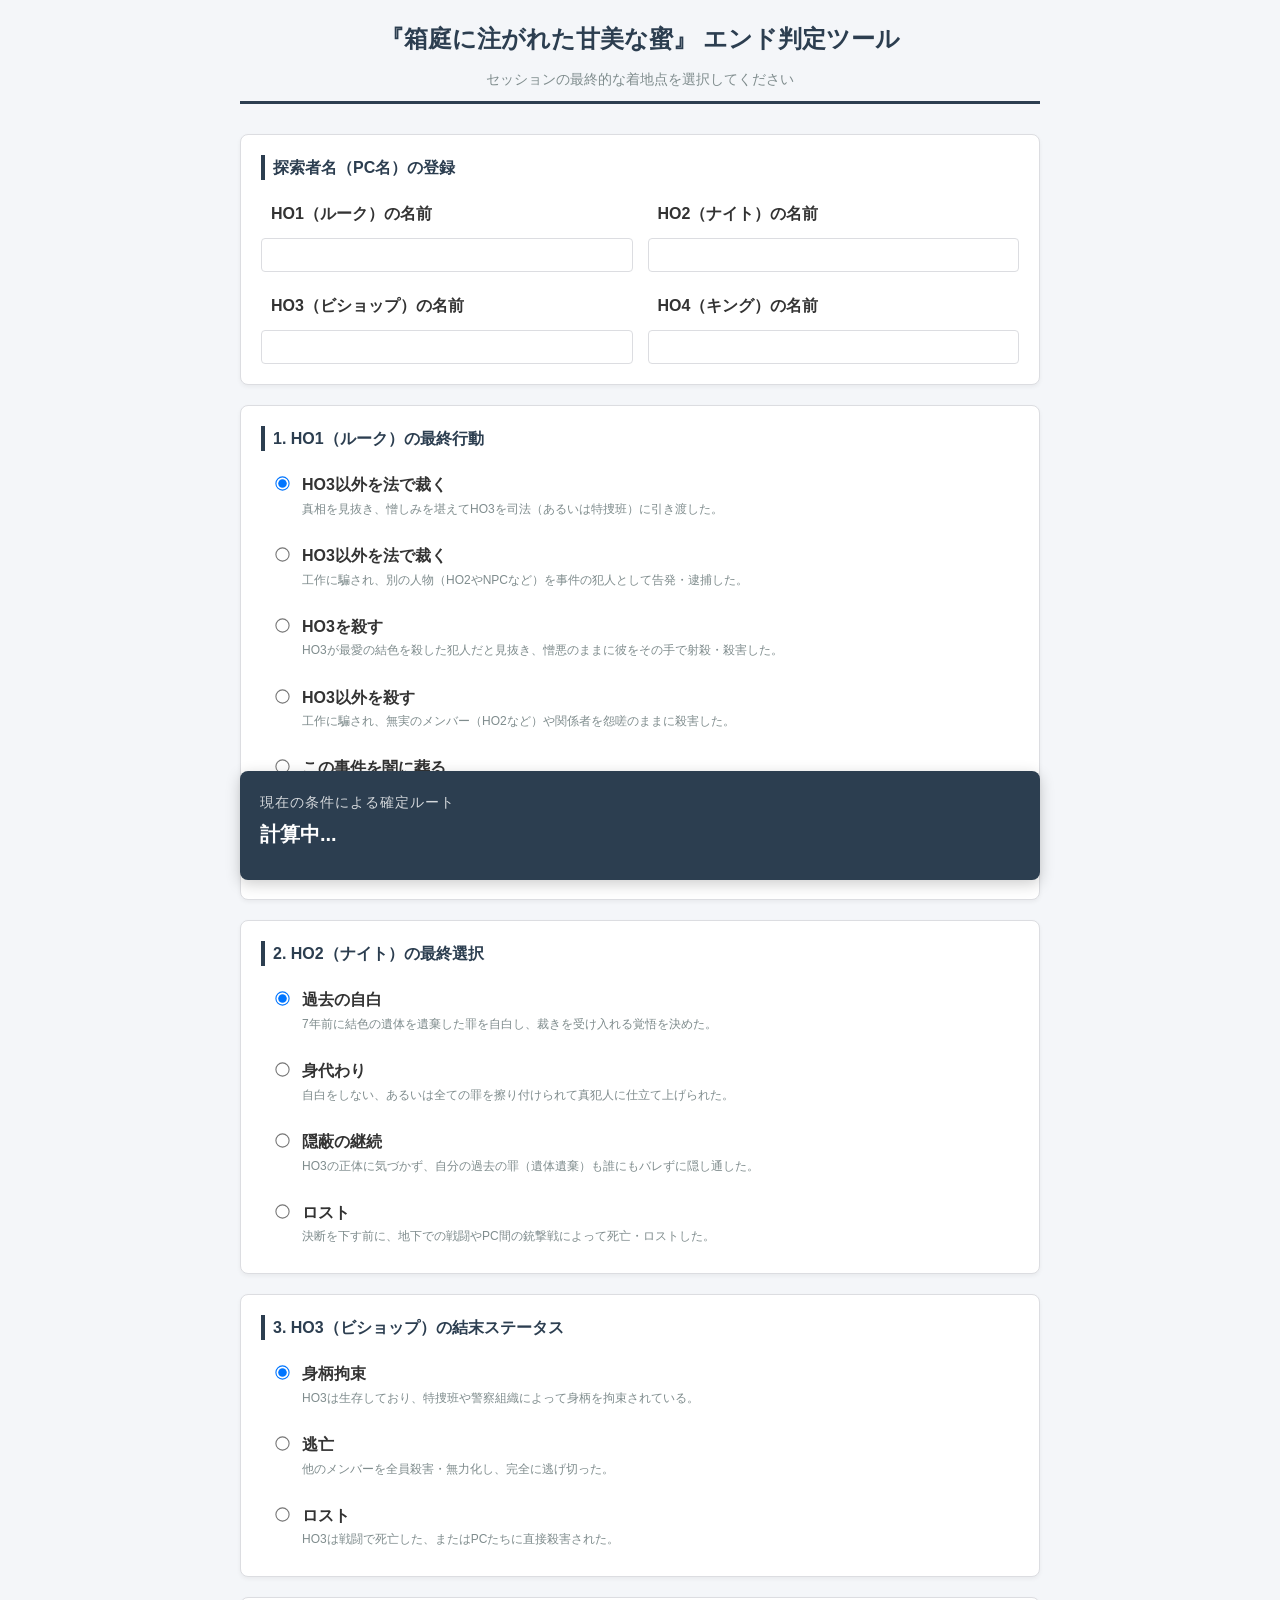
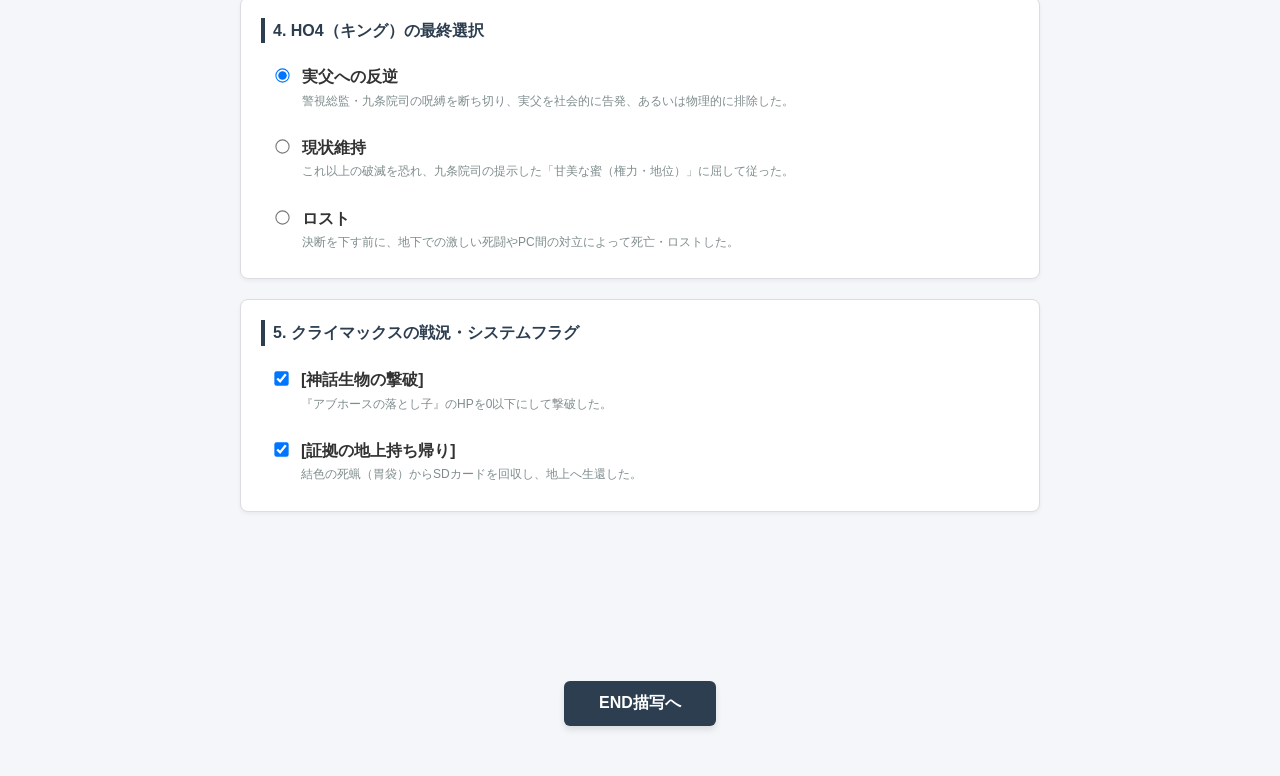
==== detail.html @ c981888f "Update detail.html" ====
<!DOCTYPE html>
<html lang="ja">
<head>
    <meta charset="UTF-8">
    <meta name="viewport" content="width=device-width, initial-scale=1.0">
    <title>『箱庭に注がれた甘美な蜜』 エンド判定ツール</title>
    <link rel="stylesheet" href="style.css">
    <style>
        /* 入力欄のシンプルなデザイン */
        .name-input-grid {
            display: grid;
            grid-template-columns: repeat(2, 1fr);
            gap: 15px;
        }
        .name-field {
            display: flex;
            flex-direction: column;
            gap: 5px;
        }
        .name-field input {
            padding: 8px;
            border: 1px solid var(--border-color);
            border-radius: 4px;
            font-size: 14px;
        }
        /* 確定ボタンの演出 */
        .action-area {
            text-align: center;
            margin: 30px 0;
        }
        .submit-btn {
            background-color: var(--primary-color);
            color: white;
            border: none;
            padding: 12px 35px;
            font-size: 16px;
            font-weight: bold;
            border-radius: 6px;
            cursor: pointer;
            transition: all 0.2s ease;
            box-shadow: 0 4px 6px rgba(0,0,0,0.1);
        }
        .submit-btn:hover {
            background-color: #34495e;
            transform: translateY(-2px);
            box-shadow: 0 6px 12px rgba(0,0,0,0.15);
        }
        /* 結末描写エリア（初期状態は非表示） */
        .story-area {
            display: none;
            background: #ffffff;
            border-radius: 8px;
            padding: 25px;
            margin-top: 20px;
            border: 1px solid var(--border-color);
            box-shadow: 0 4px 10px rgba(0,0,0,0.05);
        }
        .story-text {
            white-space: pre-wrap;
            font-size: 15px;
            line-height: 1.8;
            color: #2c3e50;
        }
        .story-section-title {
            font-size: 16px;
            font-weight: bold;
            margin-top: 20px;
            padding-bottom: 5px;
            border-bottom: 1px solid var(--border-color);
            color: var(--primary-color);
        }
    </style>
</head>
<body>

<div class="container">
    <header>
        <h1>『箱庭に注がれた甘美な蜜』 エンド判定ツール</h1>
        <p class="subtitle">セッションの最終的な着地点を選択してください</p>
    </header>

    <div class="section">
        <h2>探索者名（PC名）の登録</h2>
        <div class="name-input-grid">
            <div class="name-field">
                <label><strong>HO1（ルーク）の名前</strong></label>
                <input type="text" id="name_ho1" value="">
            </div>
            <div class="name-field">
                <label><strong>HO2（ナイト）の名前</strong></label>
                <input type="text" id="name_ho2" value="">
            </div>
            <div class="name-field">
                <label><strong>HO3（ビショップ）の名前</strong></label>
                <input type="text" id="name_ho3" value="">
            </div>
            <div class="name-field">
                <label><strong>HO4（キング）の名前</strong></label>
                <input type="text" id="name_ho4" value="">
            </div>
        </div>
    </div>

    <div class="section">
        <h2>1. HO1（ルーク）の最終行動</h2>
        <div class="radio-group">
            <label>
                <input type="radio" name="ho1_choice" value="reason" checked>
                <div>
                    <strong>HO3以外を法で裁く</strong>
                    <span class="description">真相を見抜き、憎しみを堪えてHO3を司法（あるいは特捜班）に引き渡した。</span>
                </div>
            </label>
            <label>
                <input type="radio" name="ho1_choice" value="blind_law">
                <div>
                    <strong>HO3以外を法で裁く</strong>
                    <span class="description">工作に騙され、別の人物（HO2やNPCなど）を事件の犯人として告発・逮捕した。</span>
                </div>
            </label>
            <label>
                <input type="radio" name="ho1_choice" value="kill_ho3">
                <div>
                    <strong>HO3を殺す</strong>
                    <span class="description">HO3が最愛の結色を殺した犯人だと見抜き、憎悪のままに彼をその手で射殺・殺害した。</span>
                </div>
            </label>
            <label>
                <input type="radio" name="ho1_choice" value="blind_kill">
                <div>
                    <strong>HO3以外を殺す</strong>
                    <span class="description">工作に騙され、無実のメンバー（HO2など）や関係者を怨嗟のままに殺害した。</span>
                </div>
            </label>
            <label>
                <input type="radio" name="ho1_choice" value="bury">
                <div>
                    <strong>この事件を闇に葬る</strong>
                    <span class="description">真相を知った上でHO3を匿う（監禁・飼育する）、あるいは全てに絶望して告発を諦めた。</span>
                </div>
            </label>
            <label>
                <input type="radio" name="ho1_choice" value="dead">
                <div>
                    <strong>ロスト</strong>
                    <span class="description">決断を下す前に、地下での戦闘やPC間の銃撃戦によって死亡・ロストした。</span>
                </div>
            </label>
        </div>
    </div>

    <div class="section">
        <h2>2. HO2（ナイト）の最終選択</h2>
        <div class="radio-group">
            <label>
                <input type="radio" name="ho2_choice" value="confess" checked>
                <div>
                    <strong>過去の自白</strong>
                    <span class="description">7年前に結色の遺体を遺棄した罪を自白し、裁きを受け入れる覚悟を決めた。</span>
                </div>
            </label>
            <label>
                <input type="radio" name="ho2_choice" value="scapegoat">
                <div>
                    <strong>身代わり</strong>
                    <span class="description">自白をしない、あるいは全ての罪を擦り付けられて真犯人に仕立て上げられた。</span>
                </div>
            </label>
            <label>
                <input type="radio" name="ho2_choice" value="blind">
                <div>
                    <strong>隠蔽の継続</strong>
                    <span class="description">HO3の正体に気づかず、自分の過去の罪（遺体遺棄）も誰にもバレずに隠し通した。</span>
                </div>
            </label>
            <label>
                <input type="radio" name="ho2_choice" value="dead">
                <div>
                    <strong>ロスト</strong>
                    <span class="description">決断を下す前に、地下での戦闘やPC間の銃撃戦によって死亡・ロストした。</span>
                </div>
            </label>
        </div>
    </div>

    <div class="section">
        <h2>3. HO3（ビショップ）の結末ステータス</h2>
        <div class="radio-group">
            <label>
                <input type="radio" name="ho3_status" value="arrest" checked>
                <div>
                    <strong>身柄拘束</strong>
                    <span class="description">HO3は生存しており、特捜班や警察組織によって身柄を拘束されている。</span>
                </div>
            </label>
            <label>
                <input type="radio" name="ho3_status" value="win">
                <div>
                    <strong>逃亡</strong>
                    <span class="description">他のメンバーを全員殺害・無力化し、完全に逃げ切った。</span>
                </div>
            </label>
            <label>
                <input type="radio" name="ho3_status" value="dead">
                <div>
                    <strong>ロスト</strong>
                    <span class="description">HO3は戦闘で死亡した、またはPCたちに直接殺害された。</span>
                </div>
            </label>
        </div>
    </div>

    <div class="section">
        <h2>4. HO4（キング）の最終選択</h2>
        <div class="radio-group">
            <label>
                <input type="radio" name="ho4_choice" value="rebel" checked>
                <div>
                    <strong>実父への反逆</strong>
                    <span class="description">警視総監・九条院司の呪縛を断ち切り、実父を社会的に告発、あるいは物理的に排除した。</span>
                </div>
            </label>
            <label>
                <input type="radio" name="ho4_choice" value="accomplice">
                <div>
                    <strong>現状維持</strong>
                    <span class="description">これ以上の破滅を恐れ、九条院司の提示した「甘美な蜜（権力・地位）」に屈して従った。</span>
                </div>
            </label>
            <label>
                <input type="radio" name="ho4_choice" value="dead">
                <div>
                    <strong>ロスト</strong>
                    <span class="description">決断を下す前に、地下での激しい死闘やPC間の対立によって死亡・ロストした。</span>
                </div>
            </label>
        </div>
    </div>
    
    <div class="section">
        <h2>5. クライマックスの戦況・システムフラグ</h2>
        <div class="checkbox-group">
            <label>
                <input type="checkbox" id="status_myth" checked>
                <div>
                    <strong>[神話生物の撃破]</strong>
                    <span class="description">『アブホースの落とし子』のHPを0以下にして撃破した。</span>
                </div>
            </label>
            <label>
                <input type="checkbox" id="status_evidence" checked>
                <div>
                    <strong>[証拠の地上持ち帰り]</strong>
                    <span class="description">結色の死蝋（胃袋）からSDカードを回収し、地上へ生還した。</span>
                </div>
            </label>
        </div>
    </div>

    <div id="resultBox" class="result-area">
        <div class="result-title">現在の条件による確定ルート</div>
        <div id="resultName" class="result-name">計算中...</div>
    </div>

    <div class="action-area">
        <button type="button" class="submit-btn" onclick="generateStoryEnding()">END描写へ</button>
    </div>

    <div id="storyArea" class="story-area">
        <h2 style="border-left: 4px solid var(--primary-color); padding-left: 10px; margin-top:0;">📖 終局の物語（エンディング描写）</h2>
        <div id="storyOutput" class="story-text"></div>
    </div>
</div>

<script src="script.js"></script>
</body>
</html>
---- style.css ----
:root {
    --bg-color: #f4f6f9;
    --panel-bg: #ffffff;
    --text-color: #333333;
    --primary-color: #2c3e50;
    --border-color: #dcdde1;
    
    /* 各エンドのテーマカラー */
    --color-a: #2ecc71;
    --color-b: #e74c3c;
    --color-c: #7f8c8d;
    --color-d: #d35400;
    --color-e: #9b59b6;
    --color-f: #f39c12;
    --color-g: #1abc9c;
    --color-h: #34495e;
}

body {
    font-family: 'Helvetica Neue', Arial, 'Hiragino Kaku Gothic ProN', 'Hiragino Sans', Meiryo, sans-serif;
    background-color: var(--bg-color);
    color: var(--text-color);
    line-height: 1.6;
    margin: 0;
    padding: 20px;
}

.container {
    max-width: 800px;
    margin: 0 auto;
}

header {
    text-align: center;
    margin-bottom: 30px;
    padding-bottom: 10px;
    border-bottom: 3px solid var(--primary-color);
}

h1 {
    color: var(--primary-color);
    font-size: 24px;
    margin: 0 0 10px 0;
}

.subtitle {
    font-size: 14px;
    color: #7f8c8d;
    margin: 0;
}

.section {
    background: var(--panel-bg);
    border-radius: 8px;
    padding: 20px;
    margin-bottom: 20px;
    box-shadow: 0 2px 4px rgba(0,0,0,0.05);
    border: 1px solid var(--border-color);
}

h2 {
    font-size: 16px;
    color: var(--primary-color);
    margin-top: 0;
    margin-bottom: 15px;
    padding-left: 8px;
    border-left: 4px solid var(--primary-color);
}

.radio-group, .checkbox-group {
    display: flex;
    flex-direction: column;
    gap: 12px;
}

label {
    display: flex;
    align-items: flex-start;
    gap: 10px;
    cursor: pointer;
    padding: 6px 10px;
    border-radius: 4px;
    transition: background-color 0.2s;
}

.radio-group label:hover,
.checkbox-group label:hover {
    background-color: #f0f2f5;
}

input[type="radio"], input[type="checkbox"] {
    margin-top: 5px;
    transform: scale(1.1);
    cursor: pointer;
}

.description {
    font-size: 12px;
    color: #7f8c8d;
    display: block;
    margin-top: 2px;
}

.divider {
    border: 0;
    border-top: 1px solid var(--border-color);
    margin: 15px 0;
}

/* 判定エリアのスタイル */
.result-area {
    position: sticky;
    bottom: 20px;
    background: var(--primary-color);
    color: #ffffff;
    border-radius: 8px;
    padding: 20px;
    box-shadow: 0 4px 15px rgba(0,0,0,0.2);
    margin-top: 30px;
    transition: all 0.3s ease;
}

.result-title {
    font-size: 14px;
    text-transform: uppercase;
    letter-spacing: 1px;
    margin-bottom: 5px;
    opacity: 0.8;
}

.result-name {
    font-size: 20px;
    font-weight: bold;
    margin-bottom: 10px;
    display: flex;
    align-items: center;
    gap: 10px;
}

.result-desc {
    font-size: 14px;
    opacity: 0.9;
    background: rgba(255,255,255,0.1);
    padding: 12px;
    border-radius: 6px;
    margin: 0;
}

/* エンドごとのテーマカラー適用（JSから動的に付与されます） */
.end-A { background-color: var(--color-a) !important; }
.end-B { background-color: var(--color-b) !important; }
.end-C { background-color: var(--color-c) !important; }
.end-D { background-color: var(--color-d) !important; }
.end-E { background-color: var(--color-e) !important; }
.end-F { background-color: var(--color-f) !important; }
.end-G { background-color: var(--color-g) !important; }
.end-H { background-color: var(--color-h) !important; }
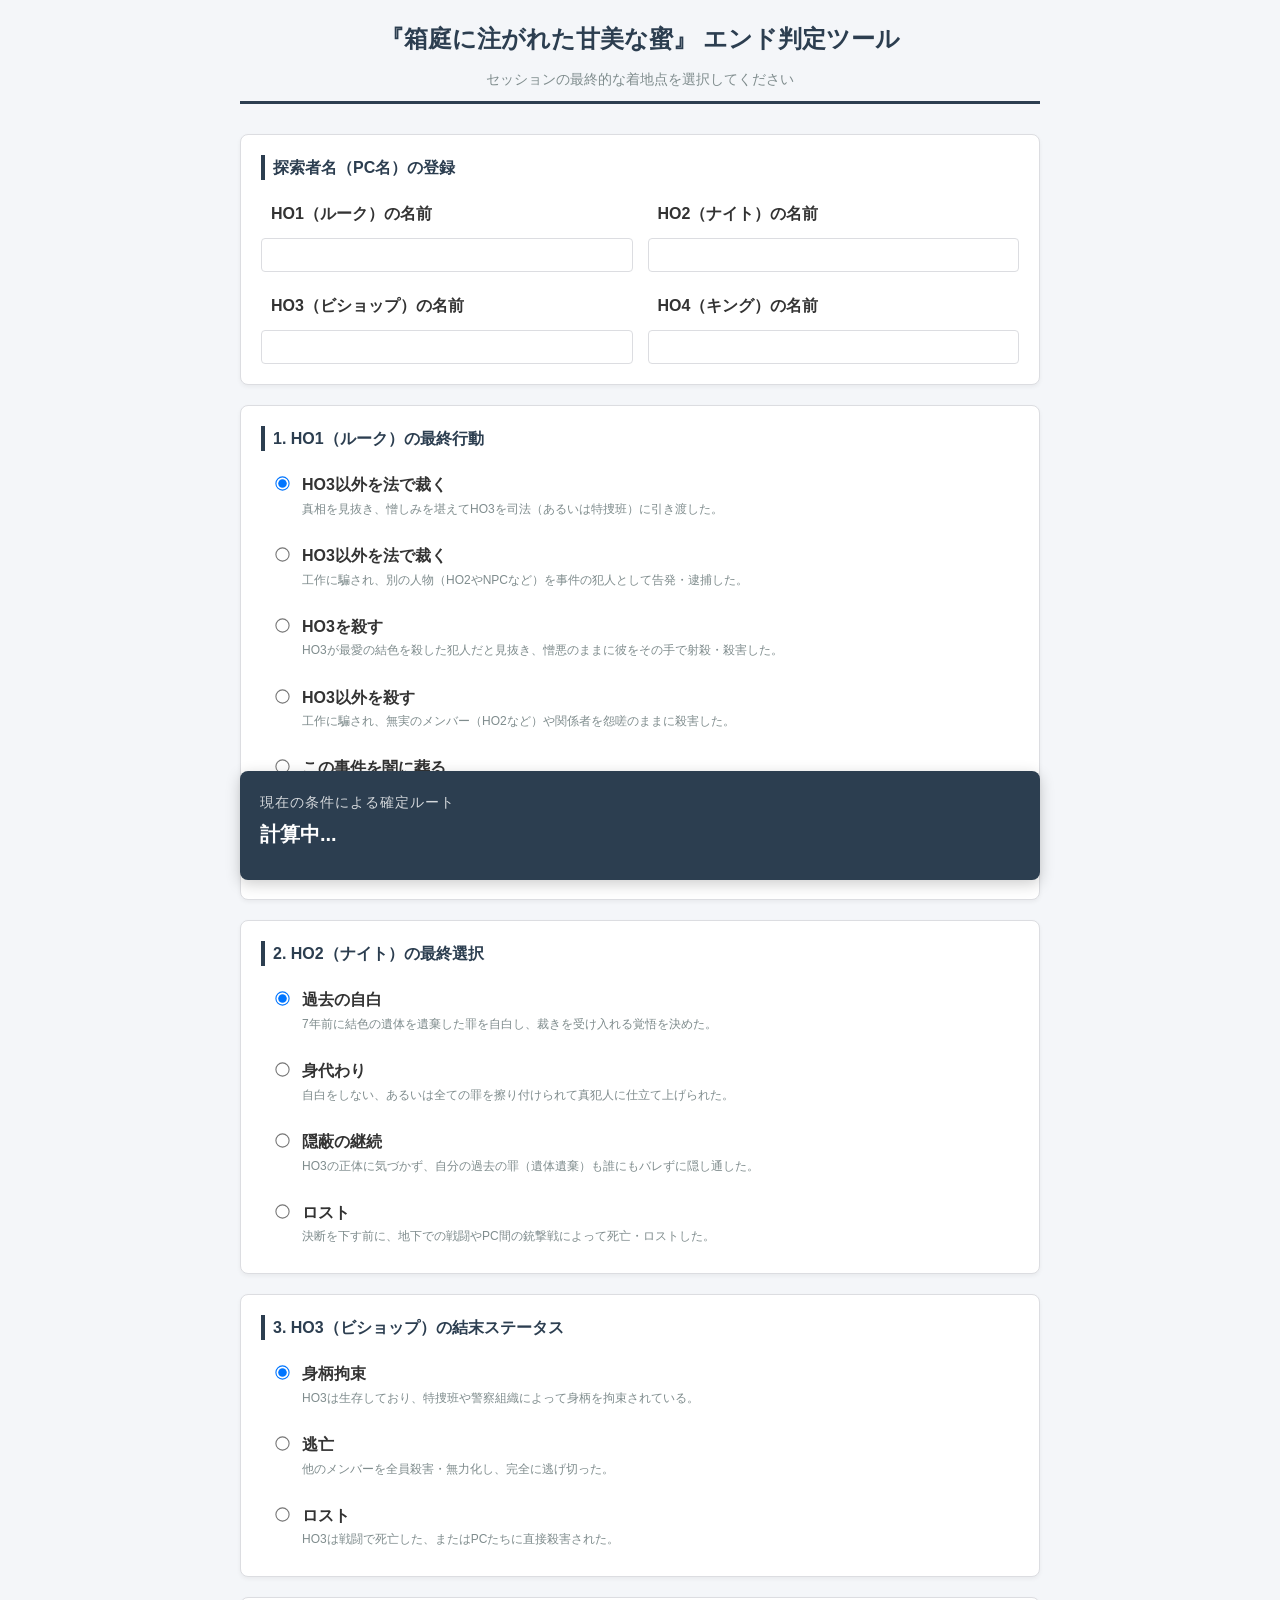
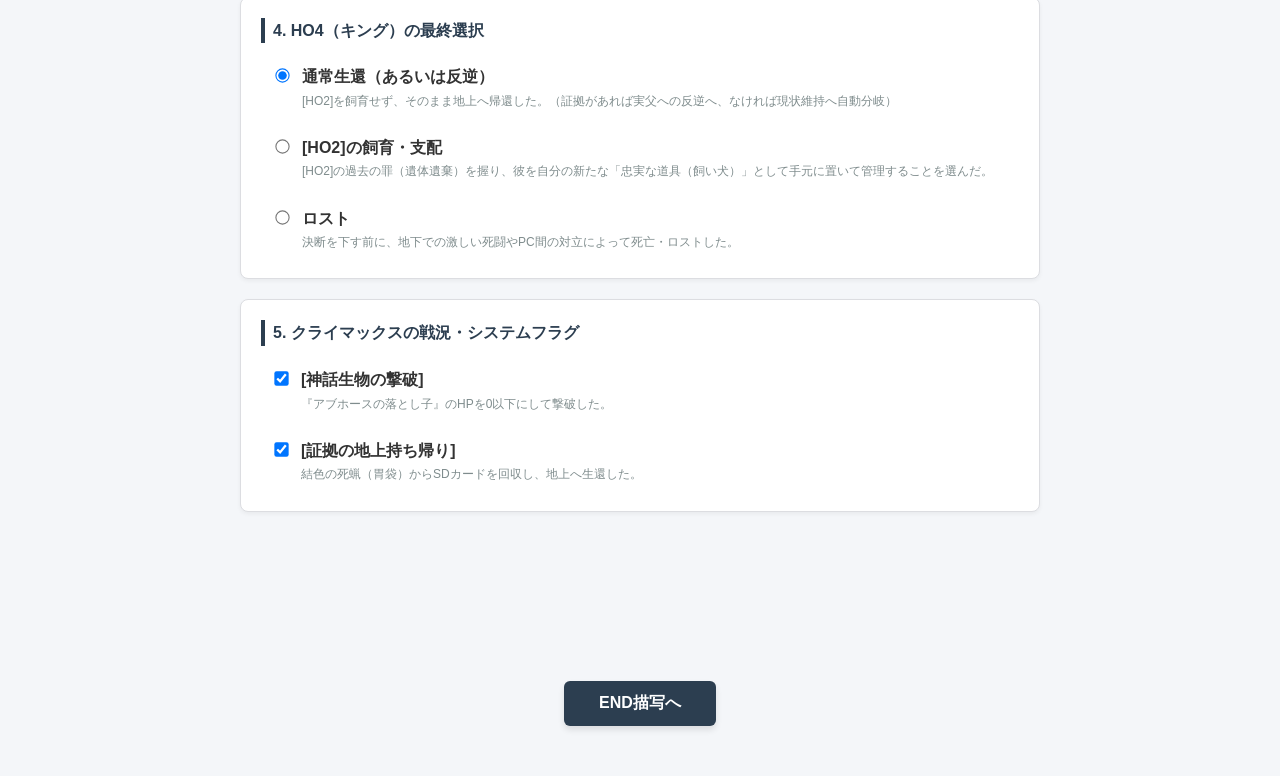
==== commit 38edeedd: "Update detail.html" ====
--- a/detail.html
+++ b/detail.html
@@ -210,32 +210,32 @@
         </div>
     </div>
 
-    <div class="section">
-        <h2>4. HO4（キング）の最終選択</h2>
-        <div class="radio-group">
-            <label>
-                <input type="radio" name="ho4_choice" value="rebel" checked>
-                <div>
-                    <strong>実父への反逆</strong>
-                    <span class="description">警視総監・九条院司の呪縛を断ち切り、実父を社会的に告発、あるいは物理的に排除した。</span>
-                </div>
-            </label>
-            <label>
-                <input type="radio" name="ho4_choice" value="accomplice">
-                <div>
-                    <strong>現状維持</strong>
-                    <span class="description">これ以上の破滅を恐れ、九条院司の提示した「甘美な蜜（権力・地位）」に屈して従った。</span>
-                </div>
-            </label>
-            <label>
-                <input type="radio" name="ho4_choice" value="dead">
-                <div>
-                    <strong>ロスト</strong>
-                    <span class="description">決断を下す前に、地下での激しい死闘やPC間の対立によって死亡・ロストした。</span>
-                </div>
-            </label>
-        </div>
-    </div>
+<div class="section">
+    <h2>4. HO4（キング）の最終選択</h2>
+    <div class="radio-group">
+        <label>
+            <input type="radio" name="ho4_choice" value="return" checked>
+            <div>
+                <strong>通常生還（あるいは反逆）</strong>
+                <span class="description">[HO2]を飼育せず、そのまま地上へ帰還した。（証拠があれば実父への反逆へ、なければ現状維持へ自動分岐）</span>
+            </div>
+        </label>
+        <label>
+            <input type="radio" name="ho4_choice" value="tame_ho2">
+            <div>
+                <strong>[HO2]の飼育・支配</strong>
+                <span class="description">[HO2]の過去の罪（遺体遺棄）を握り、彼を自分の新たな「忠実な道具（飼い犬）」として手元に置いて管理することを選んだ。</span>
+            </div>
+        </label>
+        <label>
+            <input type="radio" name="ho4_choice" value="dead">
+            <div>
+                <strong>ロスト</strong>
+                <span class="description">決断を下す前に、地下での激しい死闘やPC間の対立によって死亡・ロストした。</span>
+            </div>
+        </label>
+    </div>
+</div>
     
     <div class="section">
         <h2>5. クライマックスの戦況・システムフラグ</h2>
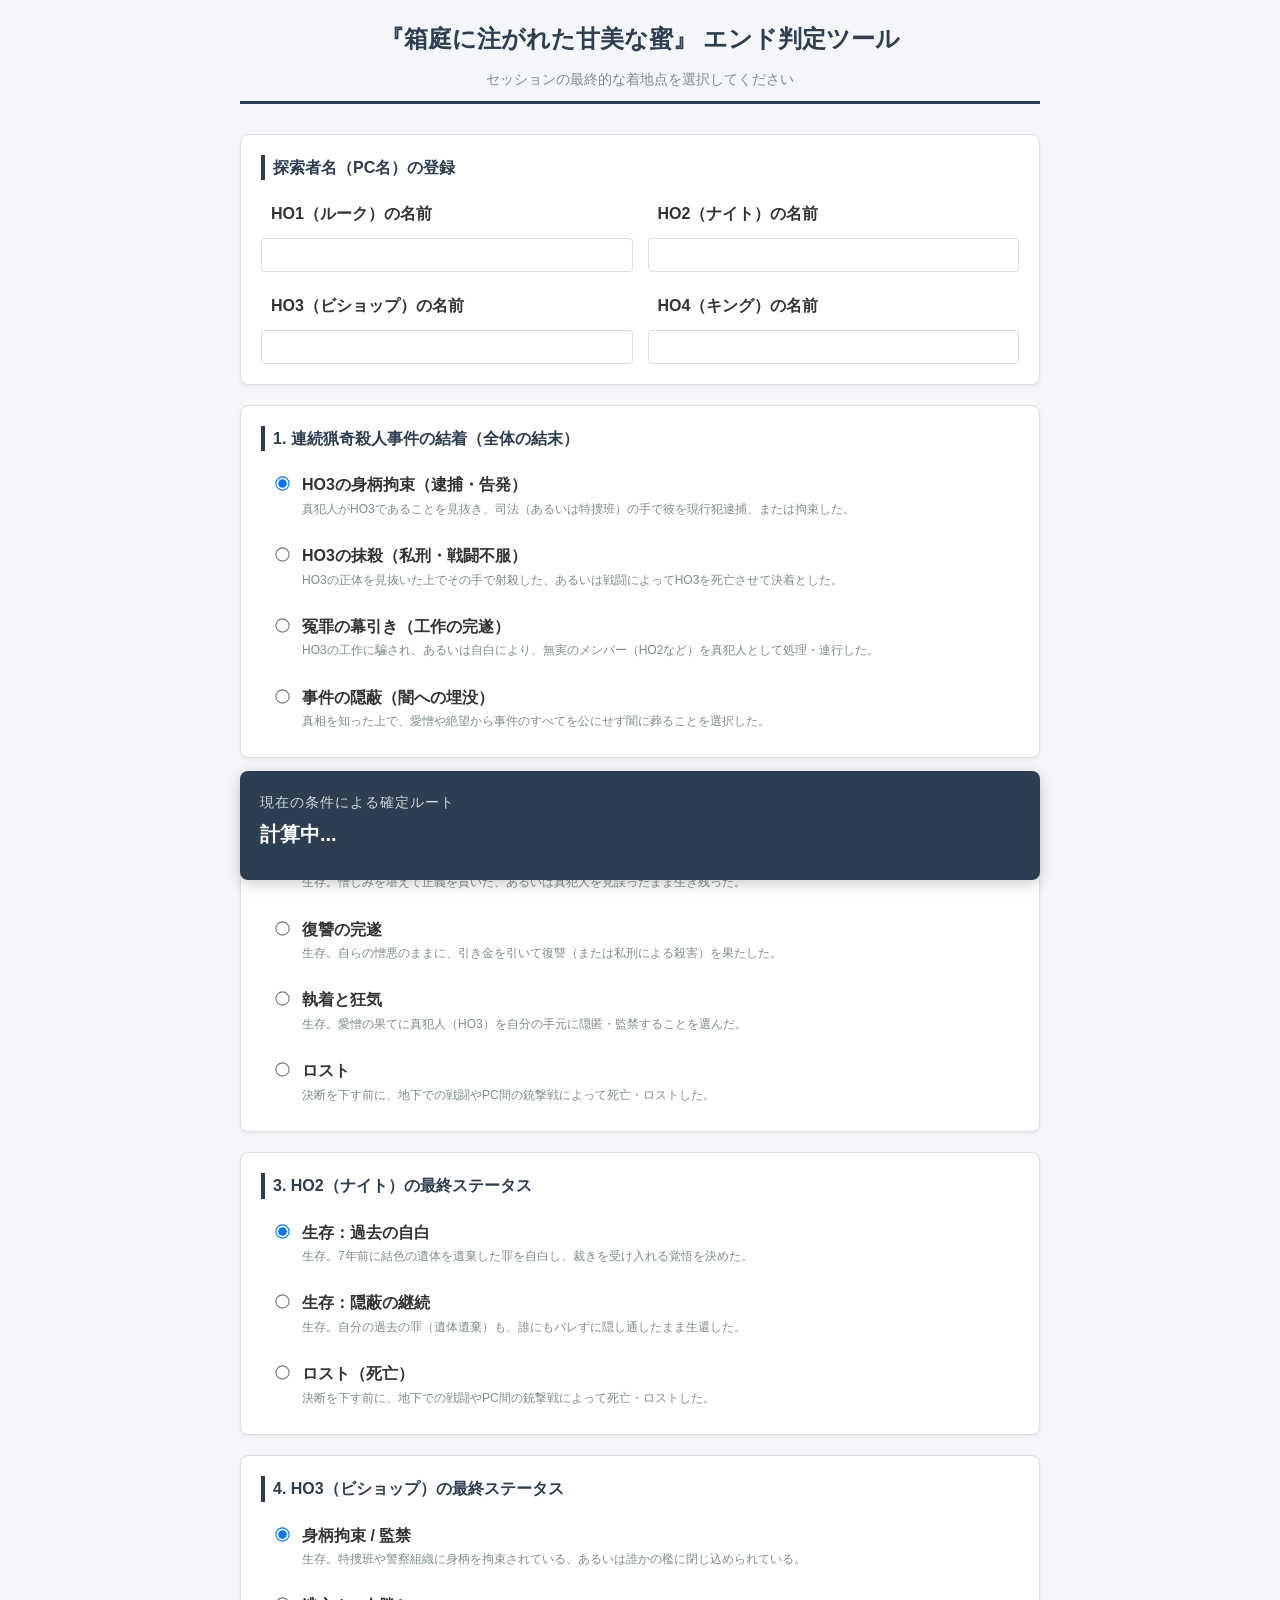
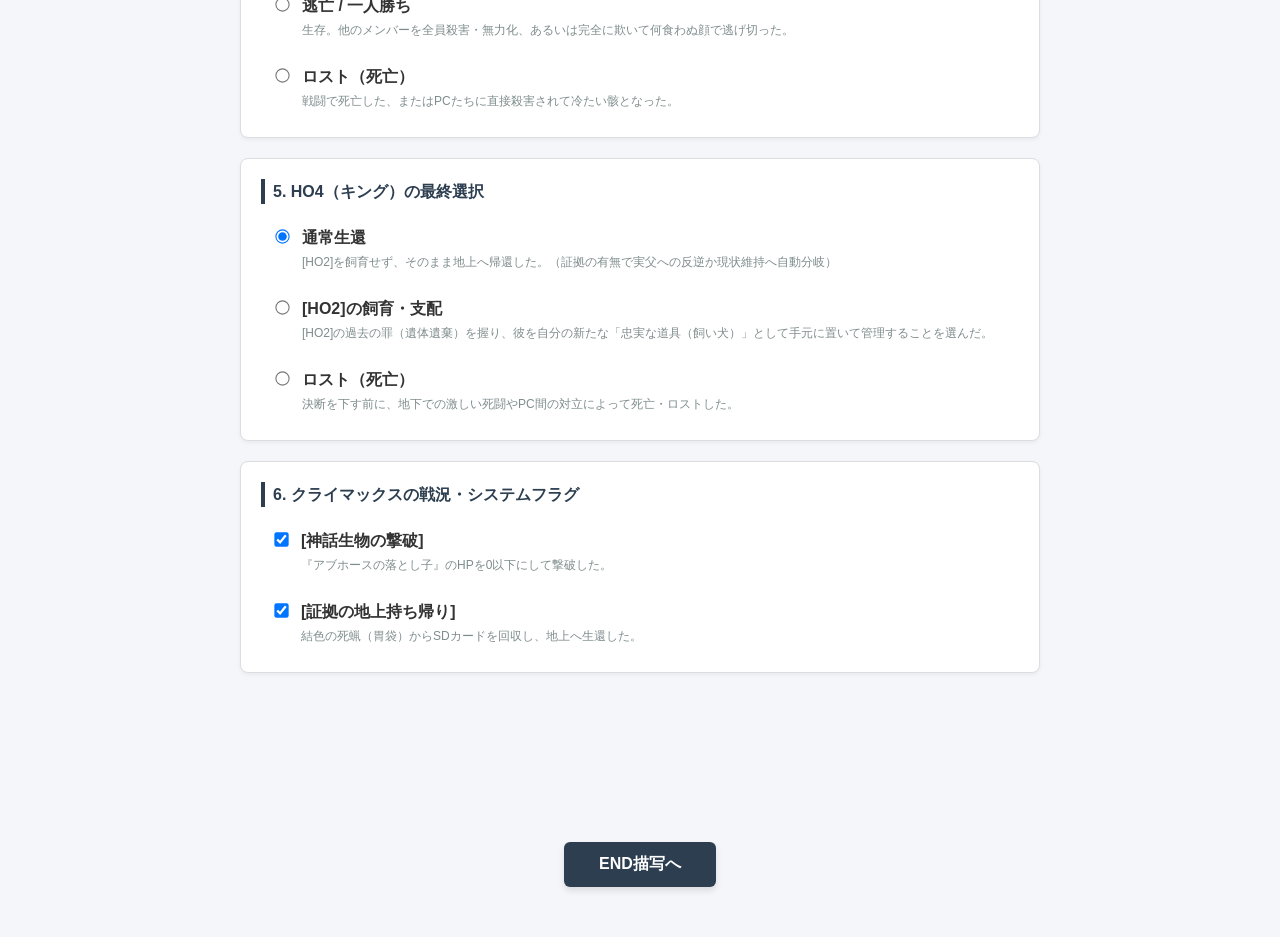
==== commit 360864bf: "Update detail.html" ====
--- a/detail.html
+++ b/detail.html
@@ -61,14 +61,6 @@
             line-height: 1.8;
             color: #2c3e50;
         }
-        .story-section-title {
-            font-size: 16px;
-            font-weight: bold;
-            margin-top: 20px;
-            padding-bottom: 5px;
-            border-bottom: 1px solid var(--border-color);
-            color: var(--primary-color);
-        }
     </style>
 </head>
 <body>
@@ -102,45 +94,65 @@
     </div>
 
     <div class="section">
-        <h2>1. HO1（ルーク）の最終行動</h2>
-        <div class="radio-group">
-            <label>
-                <input type="radio" name="ho1_choice" value="reason" checked>
-                <div>
-                    <strong>HO3以外を法で裁く</strong>
-                    <span class="description">真相を見抜き、憎しみを堪えてHO3を司法（あるいは特捜班）に引き渡した。</span>
-                </div>
-            </label>
-            <label>
-                <input type="radio" name="ho1_choice" value="blind_law">
-                <div>
-                    <strong>HO3以外を法で裁く</strong>
-                    <span class="description">工作に騙され、別の人物（HO2やNPCなど）を事件の犯人として告発・逮捕した。</span>
-                </div>
-            </label>
-            <label>
-                <input type="radio" name="ho1_choice" value="kill_ho3">
-                <div>
-                    <strong>HO3を殺す</strong>
-                    <span class="description">HO3が最愛の結色を殺した犯人だと見抜き、憎悪のままに彼をその手で射殺・殺害した。</span>
-                </div>
-            </label>
-            <label>
-                <input type="radio" name="ho1_choice" value="blind_kill">
-                <div>
-                    <strong>HO3以外を殺す</strong>
-                    <span class="description">工作に騙され、無実のメンバー（HO2など）や関係者を怨嗟のままに殺害した。</span>
-                </div>
-            </label>
-            <label>
-                <input type="radio" name="ho1_choice" value="bury">
-                <div>
-                    <strong>この事件を闇に葬る</strong>
-                    <span class="description">真相を知った上でHO3を匿う（監禁・飼育する）、あるいは全てに絶望して告発を諦めた。</span>
-                </div>
-            </label>
-            <label>
-                <input type="radio" name="ho1_choice" value="dead">
+        <h2>1. 連続猟奇殺人事件の結着（全体の結末）</h2>
+        <div class="radio-group">
+            <label>
+                <input type="radio" name="case_end" value="ho3_arrest" checked>
+                <div>
+                    <strong>HO3の身柄拘束（逮捕・告発）</strong>
+                    <span class="description">真犯人がHO3であることを見抜き、司法（あるいは特捜班）の手で彼を現行犯逮捕、または拘束した。</span>
+                </div>
+            </label>
+            <label>
+                <input type="radio" name="case_end" value="ho3_kill">
+                <div>
+                    <strong>HO3の抹殺（私刑・戦闘不服）</strong>
+                    <span class="description">HO3の正体を見抜いた上でその手で射殺した、あるいは戦闘によってHO3を死亡させて決着とした。</span>
+                </div>
+            </label>
+            <label>
+                <input type="radio" name="case_end" value="scapegoat_end">
+                <div>
+                    <strong>冤罪の幕引き（工作の完遂）</strong>
+                    <span class="description">HO3の工作に騙され、あるいは自白により、無実のメンバー（HO2など）を真犯人として処理・連行した。</span>
+                </div>
+            </label>
+            <label>
+                <input type="radio" name="case_end" value="bury_end">
+                <div>
+                    <strong>事件の隠蔽（闇への埋没）</strong>
+                    <span class="description">真相を知った上で、愛憎や絶望から事件のすべてを公にせず闇に葬ることを選択した。</span>
+                </div>
+            </label>
+        </div>
+    </div>
+
+    <div class="section">
+        <h2>2. HO1（ルーク）の最終ステータス</h2>
+        <div class="radio-group">
+            <label>
+                <input type="radio" name="ho1_status" value="alive_justice" checked>
+                <div>
+                    <strong>正義の執行</strong>
+                    <span class="description">生存。憎しみを堪えて正義を貫いた、あるいは真犯人を見誤ったまま生き残った。</span>
+                </div>
+            </label>
+            <label>
+                <input type="radio" name="ho1_status" value="alive_revenge">
+                <div>
+                    <strong>復讐の完遂</strong>
+                    <span class="description">生存。自らの憎悪のままに、引き金を引いて復讐（または私刑による殺害）を果たした。</span>
+                </div>
+            </label>
+            <label>
+                <input type="radio" name="ho1_status" value="alive_obsess">
+                <div>
+                    <strong>執着と狂気</strong>
+                    <span class="description">生存。愛憎の果てに真犯人（HO3）を自分の手元に隠匿・監禁することを選んだ。</span>
+                </div>
+            </label>
+            <label>
+                <input type="radio" name="ho1_status" value="dead">
                 <div>
                     <strong>ロスト</strong>
                     <span class="description">決断を下す前に、地下での戦闘やPC間の銃撃戦によって死亡・ロストした。</span>
@@ -150,33 +162,26 @@
     </div>
 
     <div class="section">
-        <h2>2. HO2（ナイト）の最終選択</h2>
-        <div class="radio-group">
-            <label>
-                <input type="radio" name="ho2_choice" value="confess" checked>
-                <div>
-                    <strong>過去の自白</strong>
-                    <span class="description">7年前に結色の遺体を遺棄した罪を自白し、裁きを受け入れる覚悟を決めた。</span>
-                </div>
-            </label>
-            <label>
-                <input type="radio" name="ho2_choice" value="scapegoat">
-                <div>
-                    <strong>身代わり</strong>
-                    <span class="description">自白をしない、あるいは全ての罪を擦り付けられて真犯人に仕立て上げられた。</span>
-                </div>
-            </label>
-            <label>
-                <input type="radio" name="ho2_choice" value="blind">
-                <div>
-                    <strong>隠蔽の継続</strong>
-                    <span class="description">HO3の正体に気づかず、自分の過去の罪（遺体遺棄）も誰にもバレずに隠し通した。</span>
-                </div>
-            </label>
-            <label>
-                <input type="radio" name="ho2_choice" value="dead">
-                <div>
-                    <strong>ロスト</strong>
+        <h2>3. HO2（ナイト）の最終ステータス</h2>
+        <div class="radio-group">
+            <label>
+                <input type="radio" name="ho2_status" value="confess" checked>
+                <div>
+                    <strong>生存：過去の自白</strong>
+                    <span class="description">生存。7年前に結色の遺体を遺棄した罪を自白し、裁きを受け入れる覚悟を決めた。</span>
+                </div>
+            </label>
+            <label>
+                <input type="radio" name="ho2_status" value="blind">
+                <div>
+                    <strong>生存：隠蔽の継続</strong>
+                    <span class="description">生存。自分の過去の罪（遺体遺棄）も、誰にもバレずに隠し通したまま生還した。</span>
+                </div>
+            </label>
+            <label>
+                <input type="radio" name="ho2_status" value="dead">
+                <div>
+                    <strong>ロスト（死亡）</strong>
                     <span class="description">決断を下す前に、地下での戦闘やPC間の銃撃戦によって死亡・ロストした。</span>
                 </div>
             </label>
@@ -184,61 +189,61 @@
     </div>
 
     <div class="section">
-        <h2>3. HO3（ビショップ）の結末ステータス</h2>
+        <h2>4. HO3（ビショップ）の最終ステータス</h2>
         <div class="radio-group">
             <label>
                 <input type="radio" name="ho3_status" value="arrest" checked>
                 <div>
-                    <strong>身柄拘束</strong>
-                    <span class="description">HO3は生存しており、特捜班や警察組織によって身柄を拘束されている。</span>
+                    <strong>身柄拘束 / 監禁</strong>
+                    <span class="description">生存。特捜班や警察組織に身柄を拘束されている、あるいは誰かの檻に閉じ込められている。</span>
                 </div>
             </label>
             <label>
                 <input type="radio" name="ho3_status" value="win">
                 <div>
-                    <strong>逃亡</strong>
-                    <span class="description">他のメンバーを全員殺害・無力化し、完全に逃げ切った。</span>
+                    <strong>逃亡 / 一人勝ち</strong>
+                    <span class="description">生存。他のメンバーを全員殺害・無力化、あるいは完全に欺いて何食わぬ顔で逃げ切った。</span>
                 </div>
             </label>
             <label>
                 <input type="radio" name="ho3_status" value="dead">
                 <div>
-                    <strong>ロスト</strong>
-                    <span class="description">HO3は戦闘で死亡した、またはPCたちに直接殺害された。</span>
-                </div>
-            </label>
-        </div>
-    </div>
-
-<div class="section">
-    <h2>4. HO4（キング）の最終選択</h2>
-    <div class="radio-group">
-        <label>
-            <input type="radio" name="ho4_choice" value="return" checked>
-            <div>
-                <strong>通常生還（あるいは反逆）</strong>
-                <span class="description">[HO2]を飼育せず、そのまま地上へ帰還した。（証拠があれば実父への反逆へ、なければ現状維持へ自動分岐）</span>
-            </div>
-        </label>
-        <label>
-            <input type="radio" name="ho4_choice" value="tame_ho2">
-            <div>
-                <strong>[HO2]の飼育・支配</strong>
-                <span class="description">[HO2]の過去の罪（遺体遺棄）を握り、彼を自分の新たな「忠実な道具（飼い犬）」として手元に置いて管理することを選んだ。</span>
-            </div>
-        </label>
-        <label>
-            <input type="radio" name="ho4_choice" value="dead">
-            <div>
-                <strong>ロスト</strong>
-                <span class="description">決断を下す前に、地下での激しい死闘やPC間の対立によって死亡・ロストした。</span>
-            </div>
-        </label>
-    </div>
-</div>
+                    <strong>ロスト（死亡）</strong>
+                    <span class="description">戦闘で死亡した、またはPCたちに直接殺害されて冷たい骸となった。</span>
+                </div>
+            </label>
+        </div>
+    </div>
+
+    <div class="section">
+        <h2>5. HO4（キング）の最終選択</h2>
+        <div class="radio-group">
+            <label>
+                <input type="radio" name="ho4_choice" value="return" checked>
+                <div>
+                    <strong>通常生還</strong>
+                    <span class="description">[HO2]を飼育せず、そのまま地上へ帰還した。（証拠の有無で実父への反逆か現状維持へ自動分岐）</span>
+                </div>
+            </label>
+            <label>
+                <input type="radio" name="ho4_choice" value="tame_ho2">
+                <div>
+                    <strong>[HO2]の飼育・支配</strong>
+                    <span class="description">[HO2]の過去の罪（遺体遺棄）を握り、彼を自分の新たな「忠実な道具（飼い犬）」として手元に置いて管理することを選んだ。</span>
+                </div>
+            </label>
+            <label>
+                <input type="radio" name="ho4_choice" value="dead">
+                <div>
+                    <strong>ロスト（死亡）</strong>
+                    <span class="description">決断を下す前に、地下での激しい死闘やPC間の対立によって死亡・ロストした。</span>
+                </div>
+            </label>
+        </div>
+    </div>
     
     <div class="section">
-        <h2>5. クライマックスの戦況・システムフラグ</h2>
+        <h2>6. クライマックスの戦況・システムフラグ</h2>
         <div class="checkbox-group">
             <label>
                 <input type="checkbox" id="status_myth" checked>
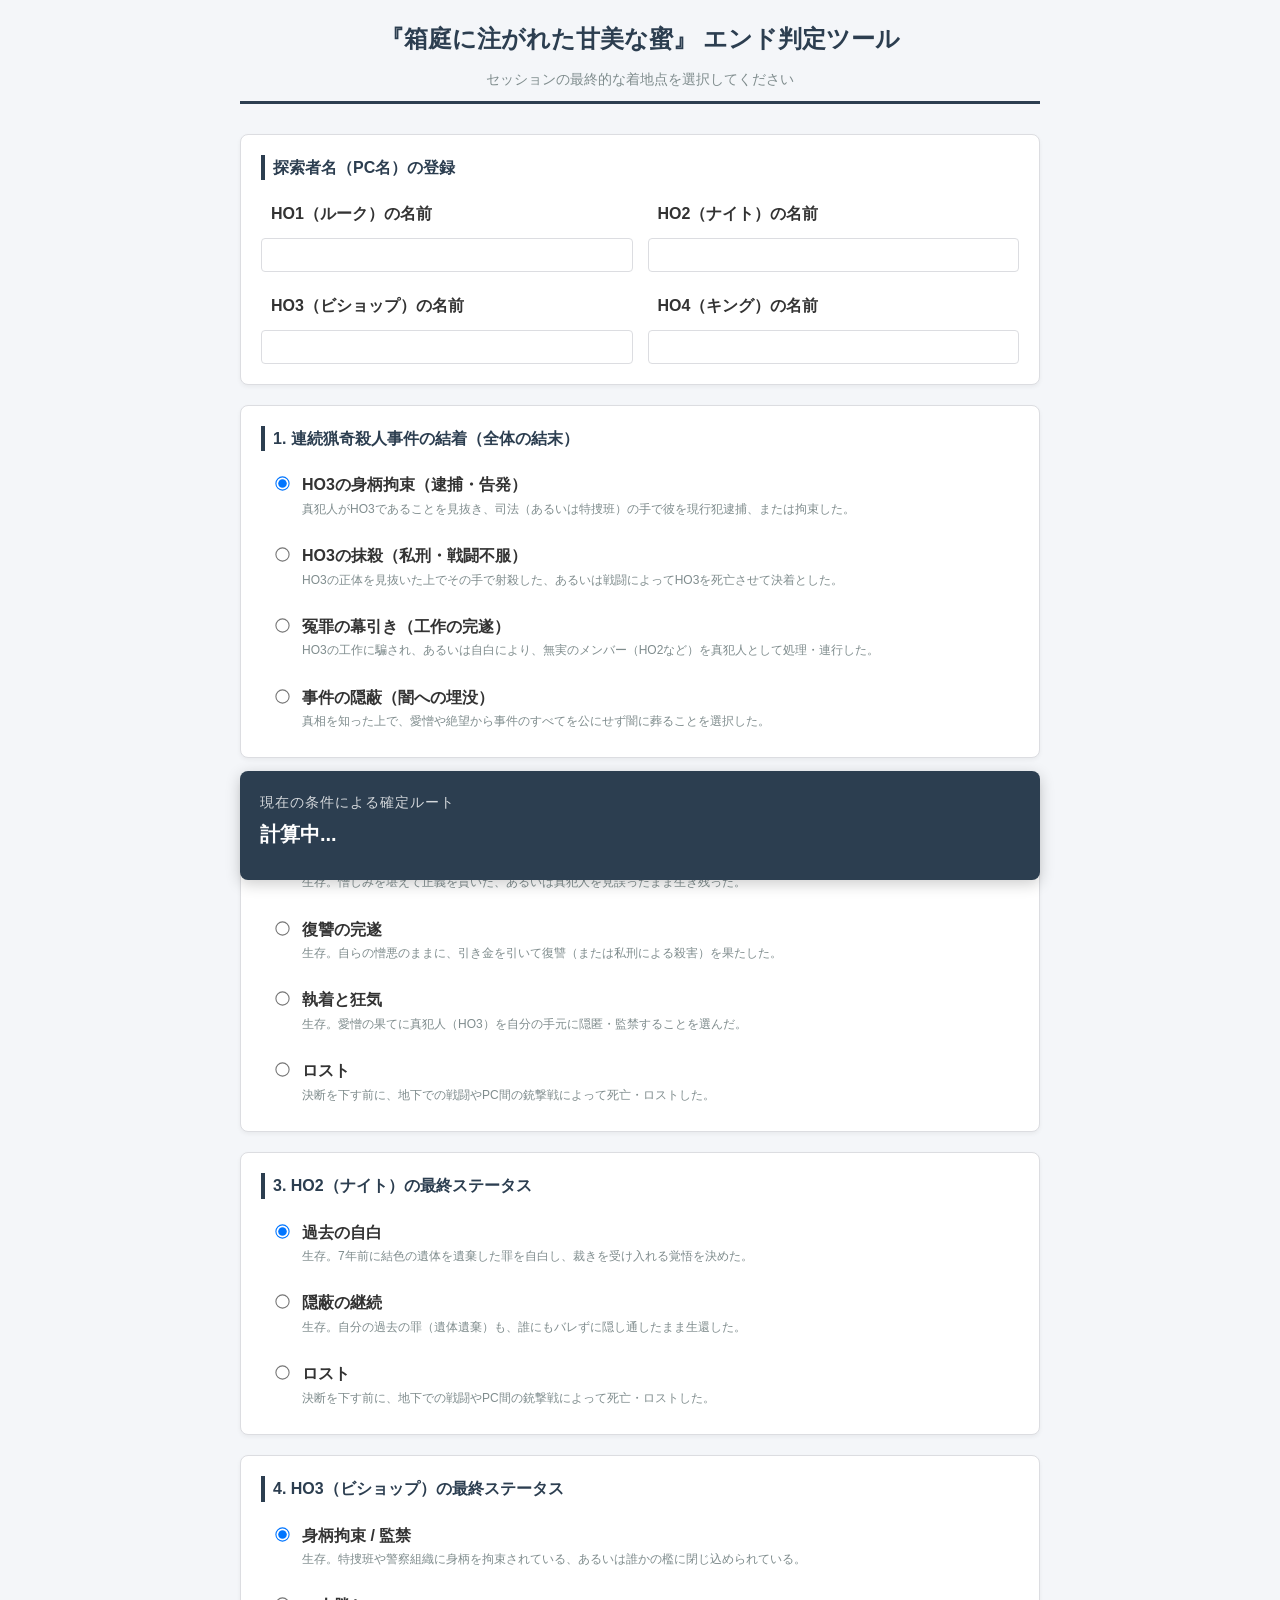
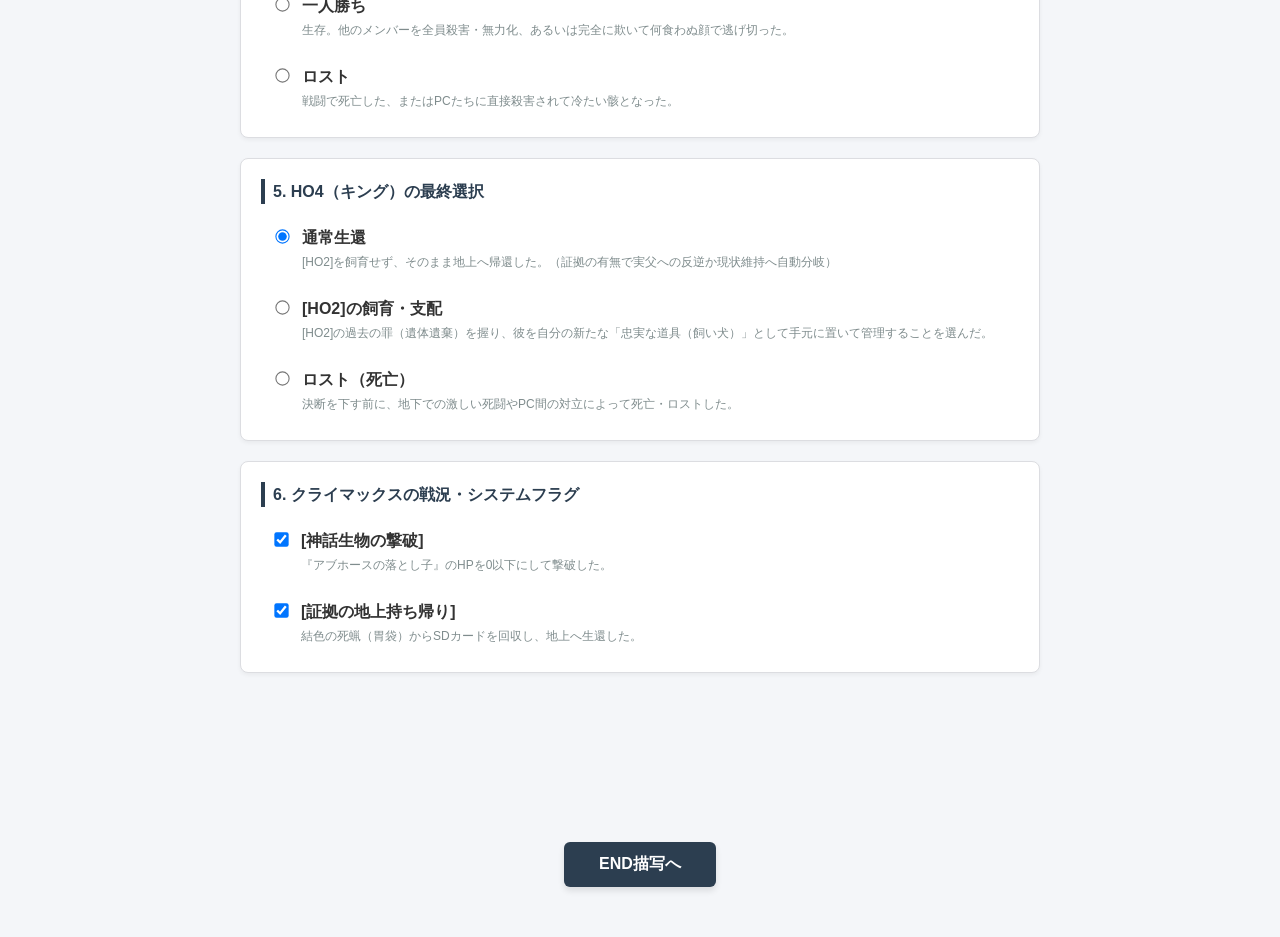
==== commit 219126ab: "Update detail.html" ====
--- a/detail.html
+++ b/detail.html
@@ -167,21 +167,21 @@
             <label>
                 <input type="radio" name="ho2_status" value="confess" checked>
                 <div>
-                    <strong>生存：過去の自白</strong>
+                    <strong>過去の自白</strong>
                     <span class="description">生存。7年前に結色の遺体を遺棄した罪を自白し、裁きを受け入れる覚悟を決めた。</span>
                 </div>
             </label>
             <label>
                 <input type="radio" name="ho2_status" value="blind">
                 <div>
-                    <strong>生存：隠蔽の継続</strong>
+                    <strong>隠蔽の継続</strong>
                     <span class="description">生存。自分の過去の罪（遺体遺棄）も、誰にもバレずに隠し通したまま生還した。</span>
                 </div>
             </label>
             <label>
                 <input type="radio" name="ho2_status" value="dead">
                 <div>
-                    <strong>ロスト（死亡）</strong>
+                    <strong>ロスト</strong>
                     <span class="description">決断を下す前に、地下での戦闘やPC間の銃撃戦によって死亡・ロストした。</span>
                 </div>
             </label>
@@ -201,14 +201,14 @@
             <label>
                 <input type="radio" name="ho3_status" value="win">
                 <div>
-                    <strong>逃亡 / 一人勝ち</strong>
+                    <strong>一人勝ち</strong>
                     <span class="description">生存。他のメンバーを全員殺害・無力化、あるいは完全に欺いて何食わぬ顔で逃げ切った。</span>
                 </div>
             </label>
             <label>
                 <input type="radio" name="ho3_status" value="dead">
                 <div>
-                    <strong>ロスト（死亡）</strong>
+                    <strong>ロスト</strong>
                     <span class="description">戦闘で死亡した、またはPCたちに直接殺害されて冷たい骸となった。</span>
                 </div>
             </label>
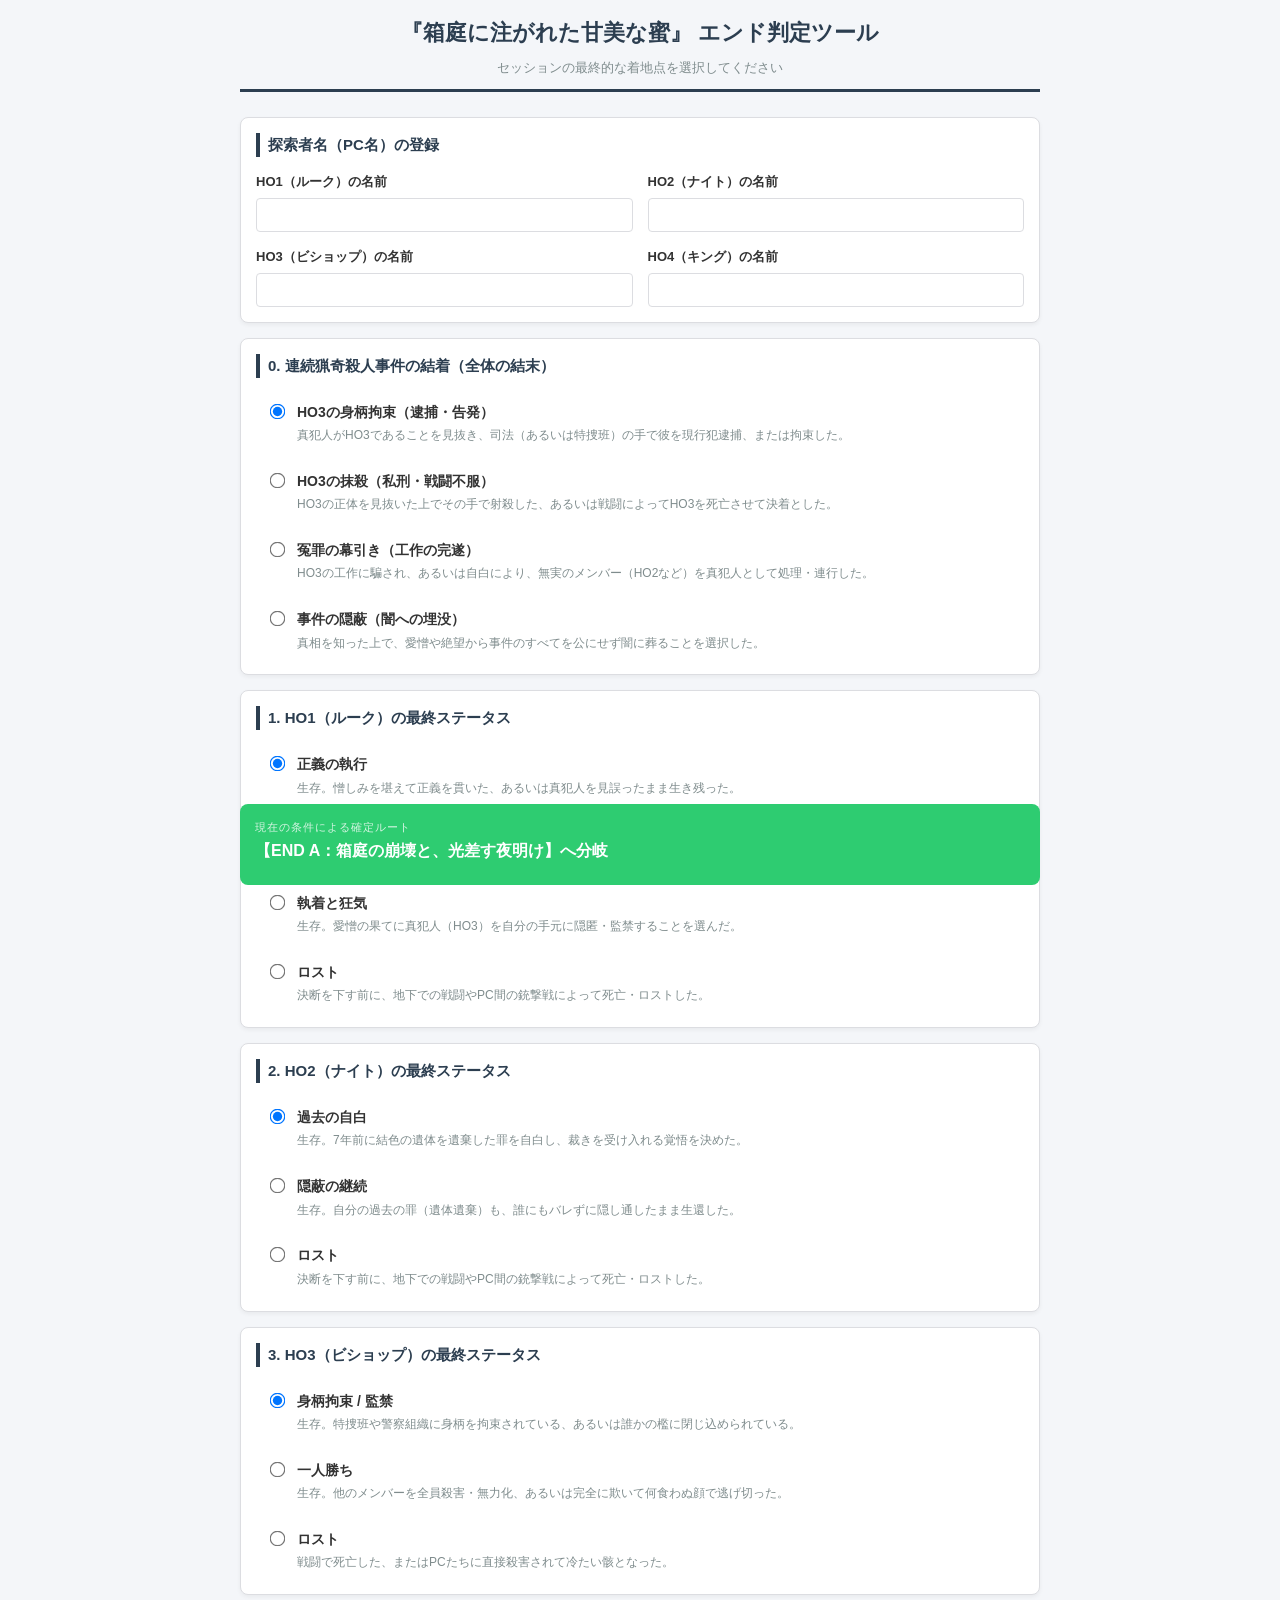
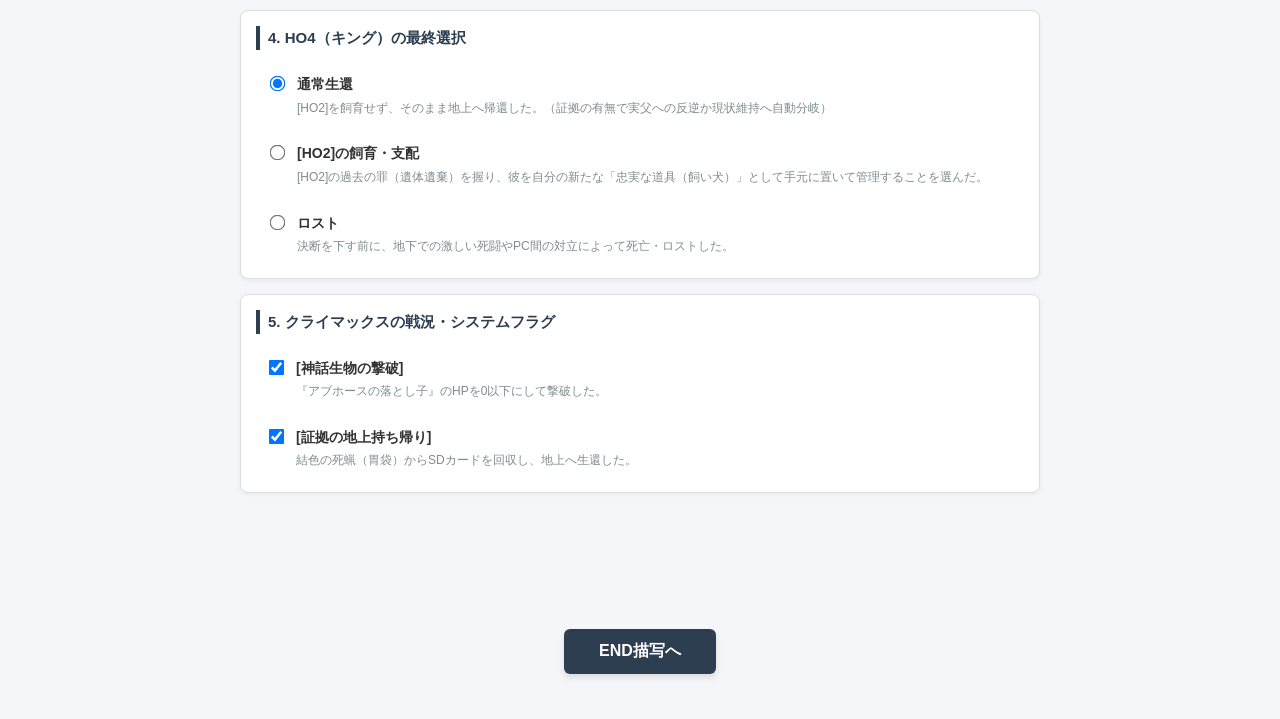
==== commit a7c3ecae: "Update detail.html" ====
--- a/detail.html
+++ b/detail.html
@@ -94,7 +94,7 @@
     </div>
 
     <div class="section">
-        <h2>1. 連続猟奇殺人事件の結着（全体の結末）</h2>
+        <h2>0. 連続猟奇殺人事件の結着（全体の結末）</h2>
         <div class="radio-group">
             <label>
                 <input type="radio" name="case_end" value="ho3_arrest" checked>
@@ -128,7 +128,7 @@
     </div>
 
     <div class="section">
-        <h2>2. HO1（ルーク）の最終ステータス</h2>
+        <h2>1. HO1（ルーク）の最終ステータス</h2>
         <div class="radio-group">
             <label>
                 <input type="radio" name="ho1_status" value="alive_justice" checked>
@@ -162,7 +162,7 @@
     </div>
 
     <div class="section">
-        <h2>3. HO2（ナイト）の最終ステータス</h2>
+        <h2>2. HO2（ナイト）の最終ステータス</h2>
         <div class="radio-group">
             <label>
                 <input type="radio" name="ho2_status" value="confess" checked>
@@ -189,7 +189,7 @@
     </div>
 
     <div class="section">
-        <h2>4. HO3（ビショップ）の最終ステータス</h2>
+        <h2>3. HO3（ビショップ）の最終ステータス</h2>
         <div class="radio-group">
             <label>
                 <input type="radio" name="ho3_status" value="arrest" checked>
@@ -216,7 +216,7 @@
     </div>
 
     <div class="section">
-        <h2>5. HO4（キング）の最終選択</h2>
+        <h2>4. HO4（キング）の最終選択</h2>
         <div class="radio-group">
             <label>
                 <input type="radio" name="ho4_choice" value="return" checked>
@@ -235,7 +235,7 @@
             <label>
                 <input type="radio" name="ho4_choice" value="dead">
                 <div>
-                    <strong>ロスト（死亡）</strong>
+                    <strong>ロスト</strong>
                     <span class="description">決断を下す前に、地下での激しい死闘やPC間の対立によって死亡・ロストした。</span>
                 </div>
             </label>
@@ -243,7 +243,7 @@
     </div>
     
     <div class="section">
-        <h2>6. クライマックスの戦況・システムフラグ</h2>
+        <h2>5. クライマックスの戦況・システムフラグ</h2>
         <div class="checkbox-group">
             <label>
                 <input type="checkbox" id="status_myth" checked>
--- a/style.css
+++ b/style.css
@@ -16,35 +16,41 @@
     --color-h: #34495e;
 }
 
+/* ボックスモデルをすべて padding 込みの計算に統一（横はみ出し防止） */
+* {
+    box-sizing: border-box;
+}
+
 body {
     font-family: 'Helvetica Neue', Arial, 'Hiragino Kaku Gothic ProN', 'Hiragino Sans', Meiryo, sans-serif;
     background-color: var(--bg-color);
     color: var(--text-color);
     line-height: 1.6;
     margin: 0;
-    padding: 20px;
+    padding: 15px; /* スマホ用に余白を少し狭めて画面を広く */
 }
 
 .container {
     max-width: 800px;
     margin: 0 auto;
+    width: 100%;
 }
 
 header {
     text-align: center;
-    margin-bottom: 30px;
+    margin-bottom: 25px;
     padding-bottom: 10px;
     border-bottom: 3px solid var(--primary-color);
 }
 
 h1 {
     color: var(--primary-color);
-    font-size: 24px;
-    margin: 0 0 10px 0;
+    font-size: 22px; /* スマホで見やすいように少しだけ小さく調整 */
+    margin: 0 0 8px 0;
 }
 
 .subtitle {
-    font-size: 14px;
+    font-size: 13px;
     color: #7f8c8d;
     margin: 0;
 }
@@ -52,14 +58,14 @@
 .section {
     background: var(--panel-bg);
     border-radius: 8px;
-    padding: 20px;
-    margin-bottom: 20px;
+    padding: 15px; /* スマホ用に内側の余白を最適化 */
+    margin-bottom: 15px;
     box-shadow: 0 2px 4px rgba(0,0,0,0.05);
     border: 1px solid var(--border-color);
 }
 
 h2 {
-    font-size: 16px;
+    font-size: 15px;
     color: var(--primary-color);
     margin-top: 0;
     margin-bottom: 15px;
@@ -67,20 +73,50 @@
     border-left: 4px solid var(--primary-color);
 }
 
+/* パソコン・タブレットでは2列、スマホでは縦1列に自動切替 */
+.name-input-grid {
+    display: grid;
+    grid-template-columns: repeat(2, 1fr);
+    gap: 12px;
+}
+
+.name-field {
+    display: flex;
+    flex-direction: column;
+    gap: 5px;
+}
+
+.name-field label {
+    font-size: 13px;
+    padding: 0;
+}
+
+.name-field input {
+    padding: 10px; /* タップしやすいように少し厚めに */
+    border: 1px solid var(--border-color);
+    border-radius: 4px;
+    font-size: 14px;
+    width: 100%;
+    -webkit-appearance: none; /* iOS(iPhone)の入力欄のデフォルト影を消す */
+}
+
 .radio-group, .checkbox-group {
     display: flex;
     flex-direction: column;
-    gap: 12px;
-}
-
+    gap: 10px;
+}
+
+/* ラジオボタンとチェックボックスのタップエリア拡大 */
 label {
     display: flex;
     align-items: flex-start;
     gap: 10px;
     cursor: pointer;
-    padding: 6px 10px;
+    padding: 8px 10px; /* スマホで誤タップを防ぐための余白 */
     border-radius: 4px;
     transition: background-color 0.2s;
+    font-size: 14px;
+    width: 100%;
 }
 
 .radio-group label:hover,
@@ -88,9 +124,11 @@
     background-color: #f0f2f5;
 }
 
+/* スマホの指でも確実にタップしやすいように調整 */
 input[type="radio"], input[type="checkbox"] {
-    margin-top: 5px;
-    transform: scale(1.1);
+    margin-top: 4px;
+    flex-shrink: 0; /* 文字が長くなってもボタン自体が潰れないように固定 */
+    transform: scale(1.2);
     cursor: pointer;
 }
 
@@ -98,7 +136,8 @@
     font-size: 12px;
     color: #7f8c8d;
     display: block;
-    margin-top: 2px;
+    margin-top: 4px;
+    line-height: 1.4;
 }
 
 .divider {
@@ -107,46 +146,60 @@
     margin: 15px 0;
 }
 
-/* 判定エリアのスタイル */
+/* 判定エリアのスタイル（スマホでも追従） */
 .result-area {
     position: sticky;
-    bottom: 20px;
+    bottom: 15px;
     background: var(--primary-color);
     color: #ffffff;
     border-radius: 8px;
-    padding: 20px;
-    box-shadow: 0 4px 15px rgba(0,0,0,0.2);
-    margin-top: 30px;
+    padding: 15px;
+    box-shadow: 0 4px 15 rgba(0,0,0,0.2);
+    margin-top: 25px;
     transition: all 0.3s ease;
+    z-index: 1000; /* 他の要素の下に隠れないように前面へ */
 }
 
 .result-title {
-    font-size: 14px;
+    font-size: 11px;
     text-transform: uppercase;
     letter-spacing: 1px;
-    margin-bottom: 5px;
+    margin-bottom: 4px;
     opacity: 0.8;
 }
 
 .result-name {
-    font-size: 20px;
+    font-size: 16px; /* スマホ画面の幅に合わせて少しマイルドに */
     font-weight: bold;
-    margin-bottom: 10px;
+    margin-bottom: 8px;
     display: flex;
     align-items: center;
-    gap: 10px;
+    gap: 8px;
+    line-height: 1.3;
 }
 
 .result-desc {
-    font-size: 14px;
+    font-size: 12px;
     opacity: 0.9;
     background: rgba(255,255,255,0.1);
-    padding: 12px;
+    padding: 10px;
     border-radius: 6px;
     margin: 0;
-}
-
-/* エンドごとのテーマカラー適用（JSから動的に付与されます） */
+    line-height: 1.5;
+}
+
+/* 動きのあるテキスト出力エリア */
+.story-area {
+    padding: 15px;
+    margin-top: 20px;
+}
+
+.story-text {
+    font-size: 14px;
+    line-height: 1.7;
+}
+
+/* エンドごとのテーマカラー適用（JS用） */
 .end-A { background-color: var(--color-a) !important; }
 .end-B { background-color: var(--color-b) !important; }
 .end-C { background-color: var(--color-c) !important; }
@@ -154,4 +207,25 @@
 .end-E { background-color: var(--color-e) !important; }
 .end-F { background-color: var(--color-f) !important; }
 .end-G { background-color: var(--color-g) !important; }
-.end-H { background-color: var(--color-h) !important; }+.end-H { background-color: var(--color-h) !important; }
+
+/* ====================================================
+   スマートフォン向け（画面横幅が600px以下）の微調整
+   ==================================================== */
+@media (max-width: 600px) {
+    /* 名前入力欄を1列（縦並び）に変更して潰れるのを防ぐ */
+    .name-input-grid {
+        grid-template-columns: 1fr;
+        gap: 10px;
+    }
+    
+    /* 固定判定エリアの文字サイズをスマホに最適化 */
+    .result-name {
+        font-size: 15px;
+    }
+    
+    .result-desc {
+        font-size: 12px;
+        padding: 8px;
+    }
+}
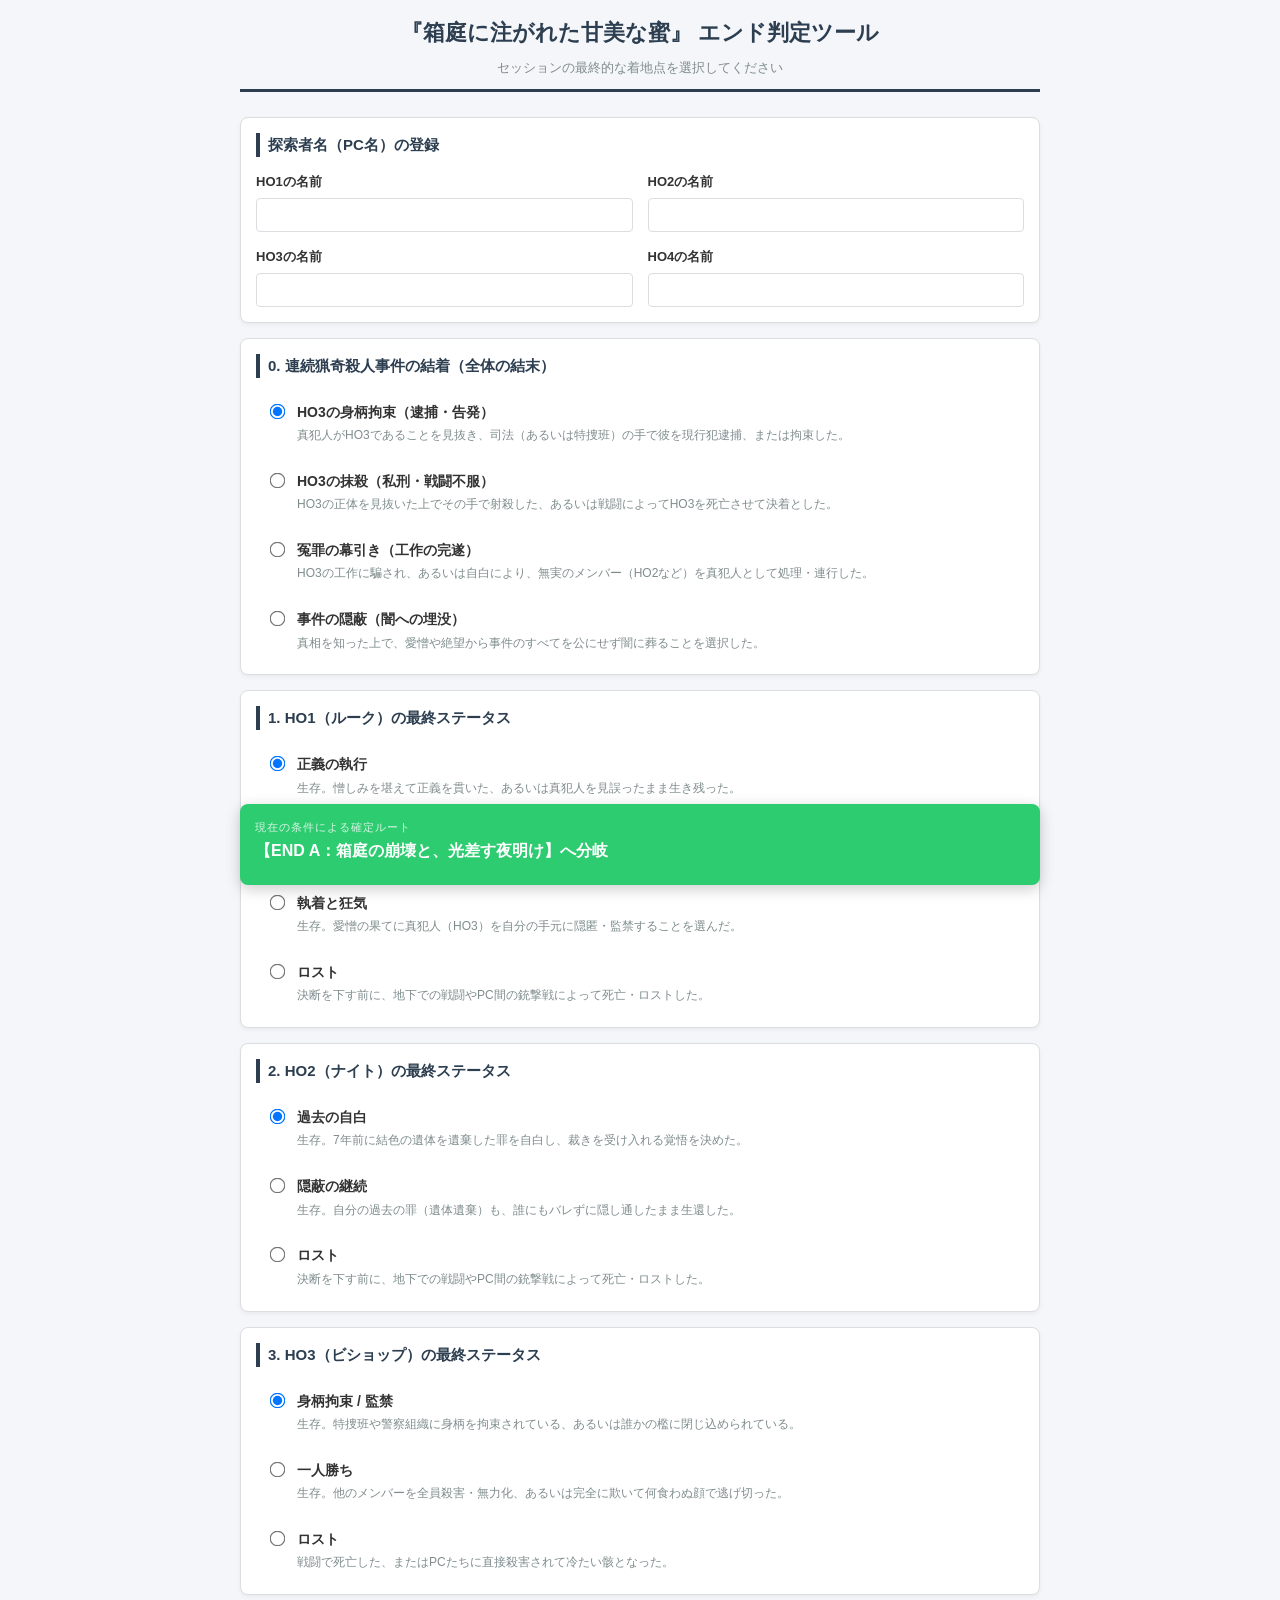
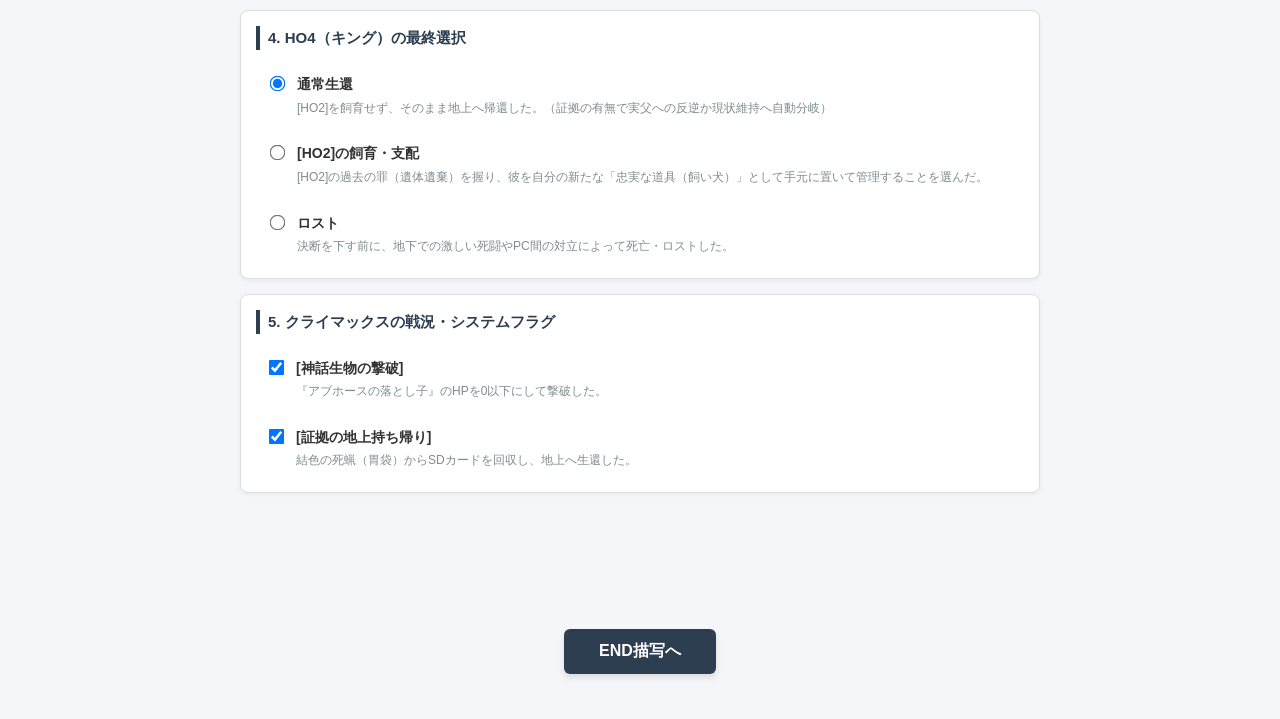
==== commit 89b73c1e: "Update detail.html" ====
--- a/detail.html
+++ b/detail.html
@@ -75,19 +75,19 @@
         <h2>探索者名（PC名）の登録</h2>
         <div class="name-input-grid">
             <div class="name-field">
-                <label><strong>HO1（ルーク）の名前</strong></label>
+                <label><strong>HO1の名前</strong></label>
                 <input type="text" id="name_ho1" value="">
             </div>
             <div class="name-field">
-                <label><strong>HO2（ナイト）の名前</strong></label>
+                <label><strong>HO2の名前</strong></label>
                 <input type="text" id="name_ho2" value="">
             </div>
             <div class="name-field">
-                <label><strong>HO3（ビショップ）の名前</strong></label>
+                <label><strong>HO3の名前</strong></label>
                 <input type="text" id="name_ho3" value="">
             </div>
             <div class="name-field">
-                <label><strong>HO4（キング）の名前</strong></label>
+                <label><strong>HO4の名前</strong></label>
                 <input type="text" id="name_ho4" value="">
             </div>
         </div>
--- a/style.css
+++ b/style.css
@@ -45,7 +45,7 @@
 
 h1 {
     color: var(--primary-color);
-    font-size: 22px; /* スマホで見やすいように少しだけ小さく調整 */
+    font-size: 22px;
     margin: 0 0 8px 0;
 }
 
@@ -58,7 +58,7 @@
 .section {
     background: var(--panel-bg);
     border-radius: 8px;
-    padding: 15px; /* スマホ用に内側の余白を最適化 */
+    padding: 15px;
     margin-bottom: 15px;
     box-shadow: 0 2px 4px rgba(0,0,0,0.05);
     border: 1px solid var(--border-color);
@@ -73,11 +73,11 @@
     border-left: 4px solid var(--primary-color);
 }
 
-/* パソコン・タブレットでは2列、スマホでは縦1列に自動切替 */
+/* 【PC版】は横2列に並べる */
 .name-input-grid {
     display: grid;
     grid-template-columns: repeat(2, 1fr);
-    gap: 12px;
+    gap: 15px;
 }
 
 .name-field {
@@ -92,12 +92,12 @@
 }
 
 .name-field input {
-    padding: 10px; /* タップしやすいように少し厚めに */
+    padding: 10px;
     border: 1px solid var(--border-color);
     border-radius: 4px;
     font-size: 14px;
     width: 100%;
-    -webkit-appearance: none; /* iOS(iPhone)の入力欄のデフォルト影を消す */
+    -webkit-appearance: none;
 }
 
 .radio-group, .checkbox-group {
@@ -106,13 +106,12 @@
     gap: 10px;
 }
 
-/* ラジオボタンとチェックボックスのタップエリア拡大 */
 label {
     display: flex;
     align-items: flex-start;
     gap: 10px;
     cursor: pointer;
-    padding: 8px 10px; /* スマホで誤タップを防ぐための余白 */
+    padding: 8px 10px;
     border-radius: 4px;
     transition: background-color 0.2s;
     font-size: 14px;
@@ -124,10 +123,9 @@
     background-color: #f0f2f5;
 }
 
-/* スマホの指でも確実にタップしやすいように調整 */
 input[type="radio"], input[type="checkbox"] {
     margin-top: 4px;
-    flex-shrink: 0; /* 文字が長くなってもボタン自体が潰れないように固定 */
+    flex-shrink: 0;
     transform: scale(1.2);
     cursor: pointer;
 }
@@ -146,7 +144,6 @@
     margin: 15px 0;
 }
 
-/* 判定エリアのスタイル（スマホでも追従） */
 .result-area {
     position: sticky;
     bottom: 15px;
@@ -154,10 +151,10 @@
     color: #ffffff;
     border-radius: 8px;
     padding: 15px;
-    box-shadow: 0 4px 15 rgba(0,0,0,0.2);
+    box-shadow: 0 4px 15px rgba(0,0,0,0.2);
     margin-top: 25px;
     transition: all 0.3s ease;
-    z-index: 1000; /* 他の要素の下に隠れないように前面へ */
+    z-index: 1000;
 }
 
 .result-title {
@@ -169,7 +166,7 @@
 }
 
 .result-name {
-    font-size: 16px; /* スマホ画面の幅に合わせて少しマイルドに */
+    font-size: 16px;
     font-weight: bold;
     margin-bottom: 8px;
     display: flex;
@@ -188,7 +185,6 @@
     line-height: 1.5;
 }
 
-/* 動きのあるテキスト出力エリア */
 .story-area {
     padding: 15px;
     margin-top: 20px;
@@ -199,7 +195,6 @@
     line-height: 1.7;
 }
 
-/* エンドごとのテーマカラー適用（JS用） */
 .end-A { background-color: var(--color-a) !important; }
 .end-B { background-color: var(--color-b) !important; }
 .end-C { background-color: var(--color-c) !important; }
@@ -213,13 +208,13 @@
    スマートフォン向け（画面横幅が600px以下）の微調整
    ==================================================== */
 @media (max-width: 600px) {
-    /* 名前入力欄を1列（縦並び）に変更して潰れるのを防ぐ */
+    /* 【修正済み】displayを正しい値「grid」に直し、スマホ時は確実に縦1列にする */
     .name-input-grid {
+        display: grid;
         grid-template-columns: 1fr;
-        gap: 10px;
+        gap: 12px;
     }
     
-    /* 固定判定エリアの文字サイズをスマホに最適化 */
     .result-name {
         font-size: 15px;
     }
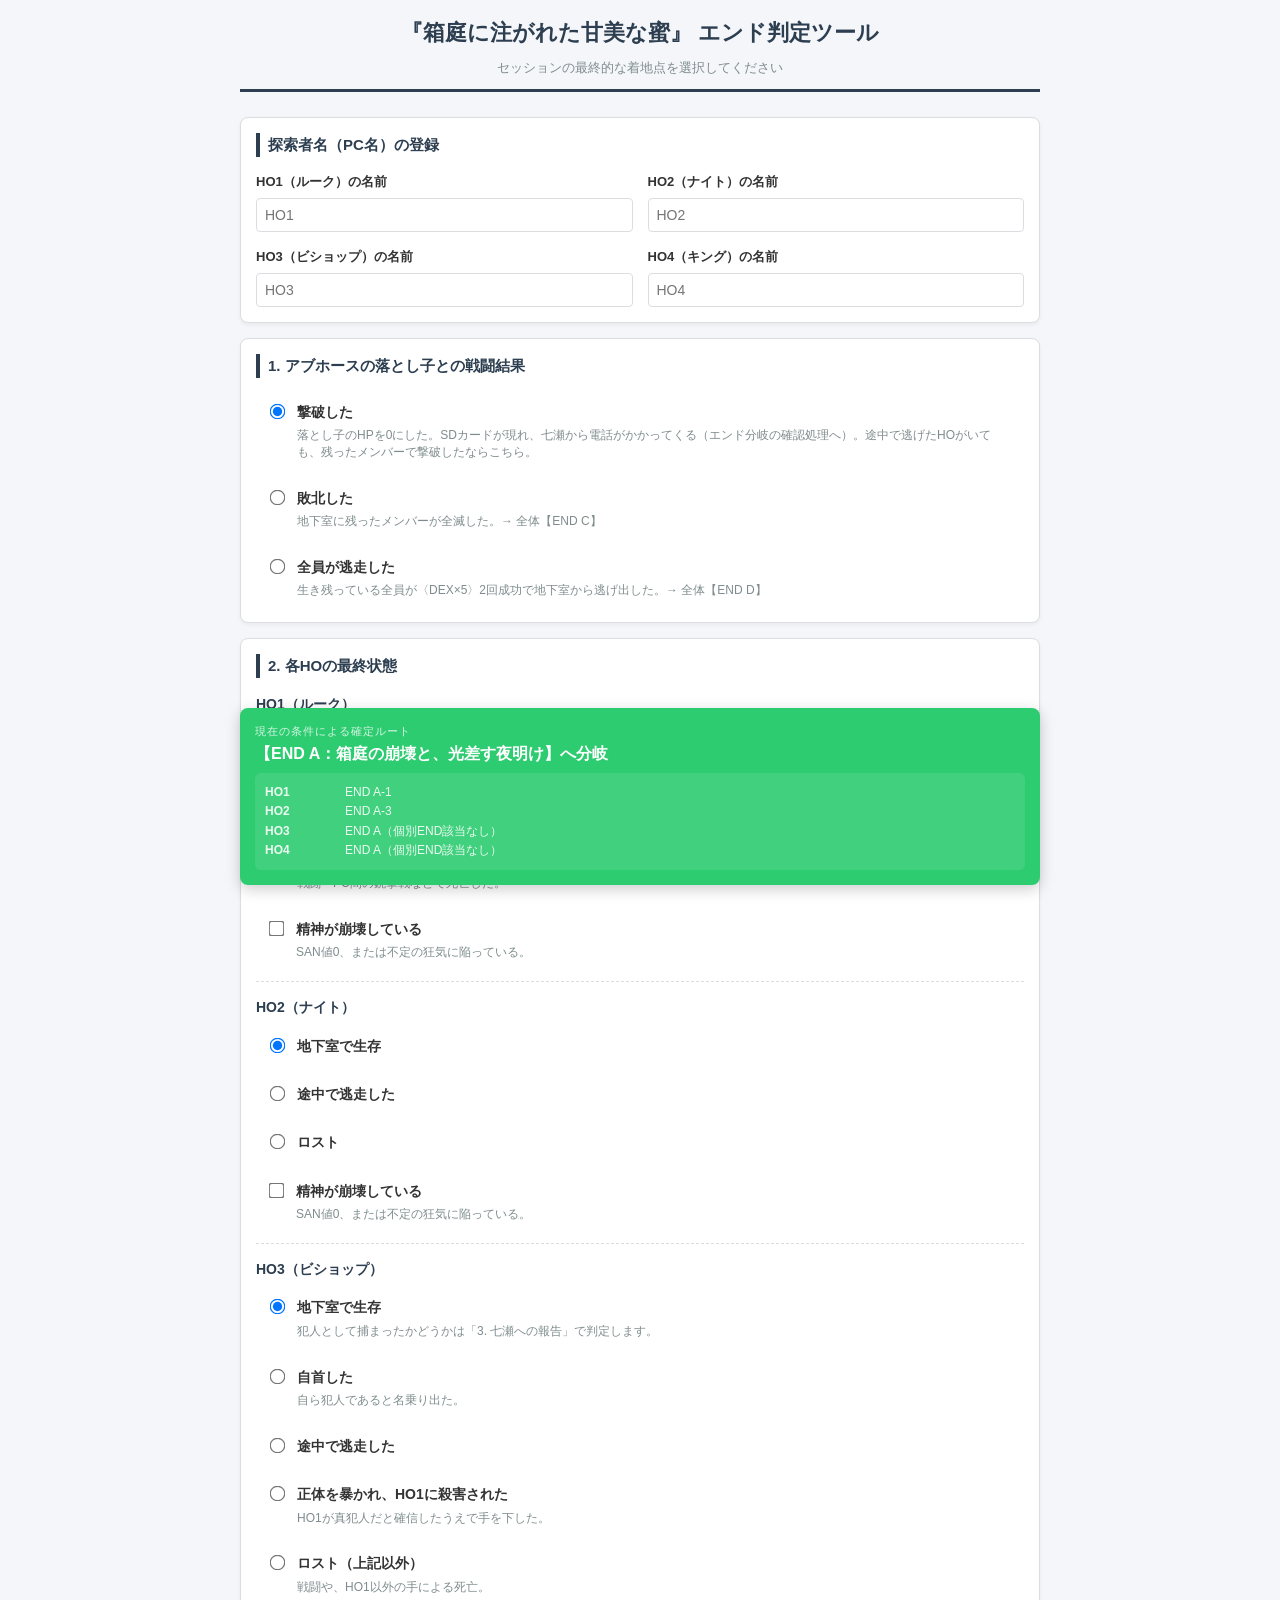
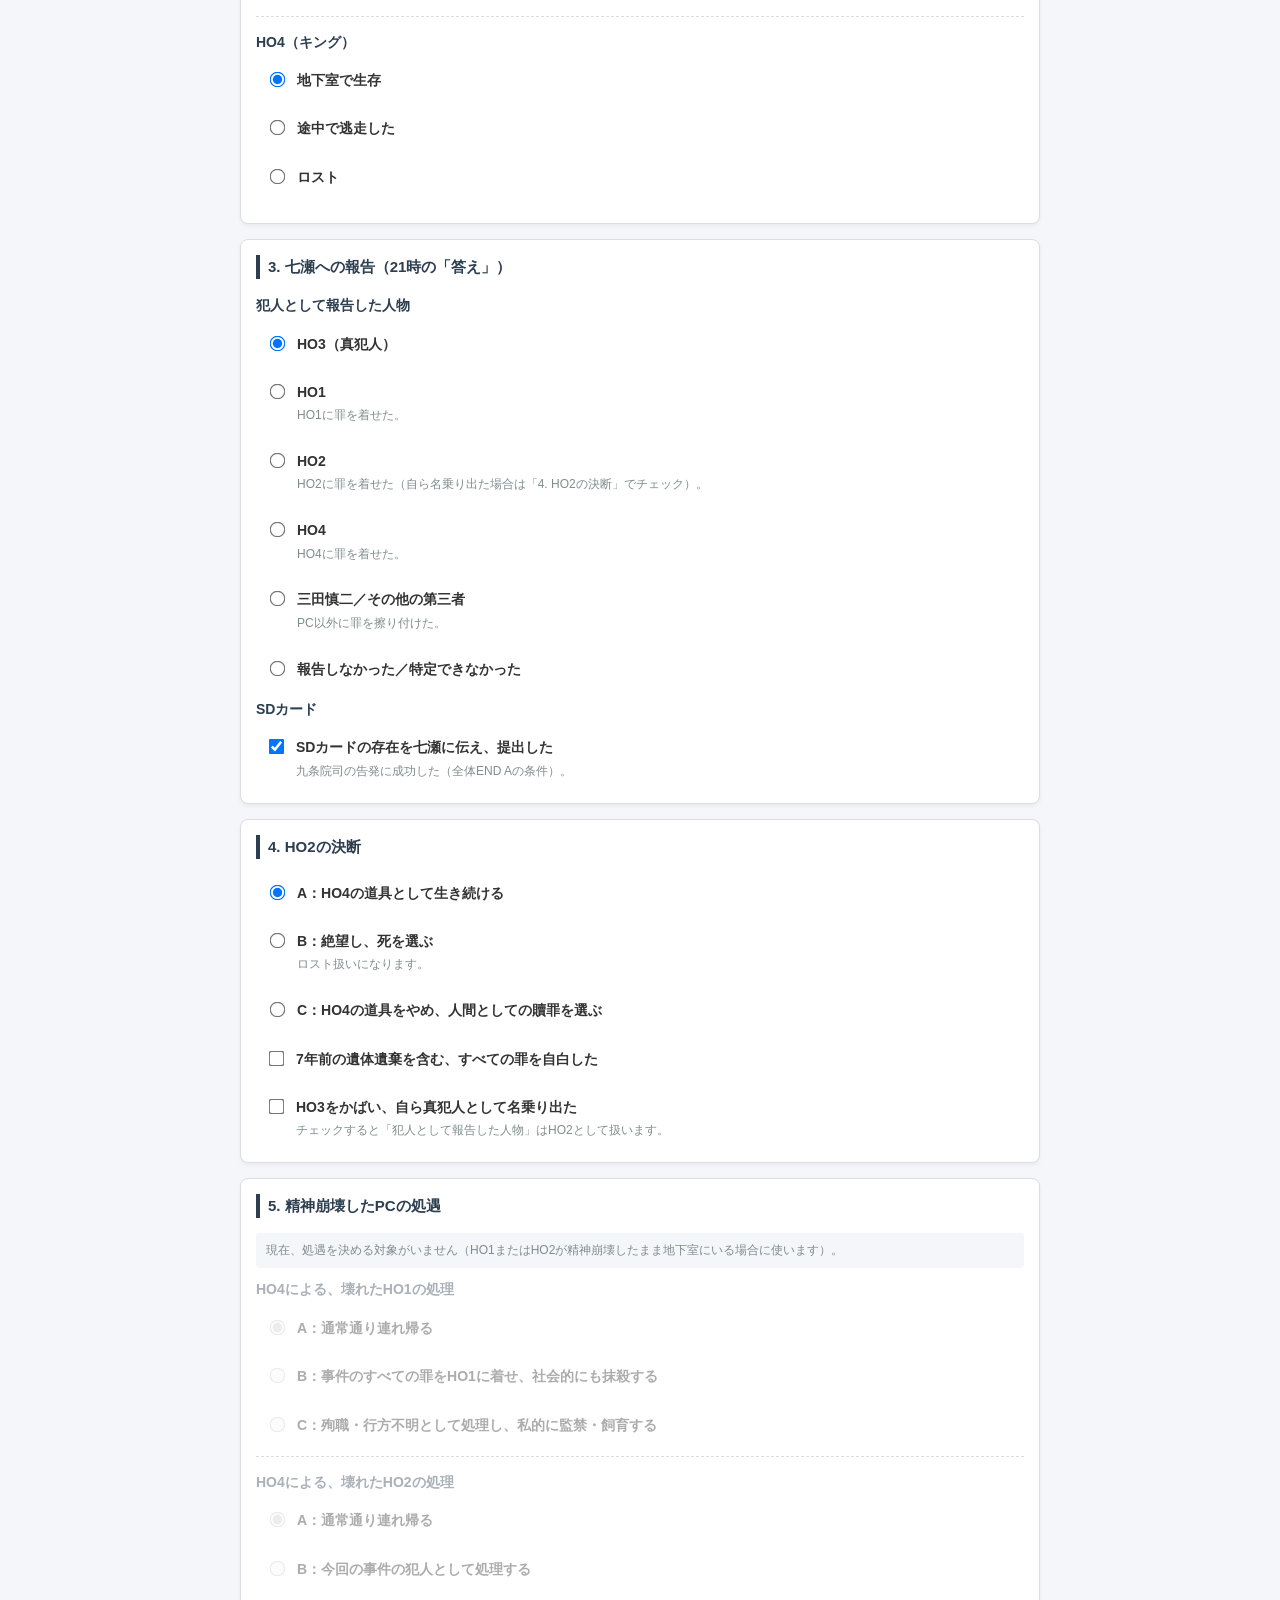
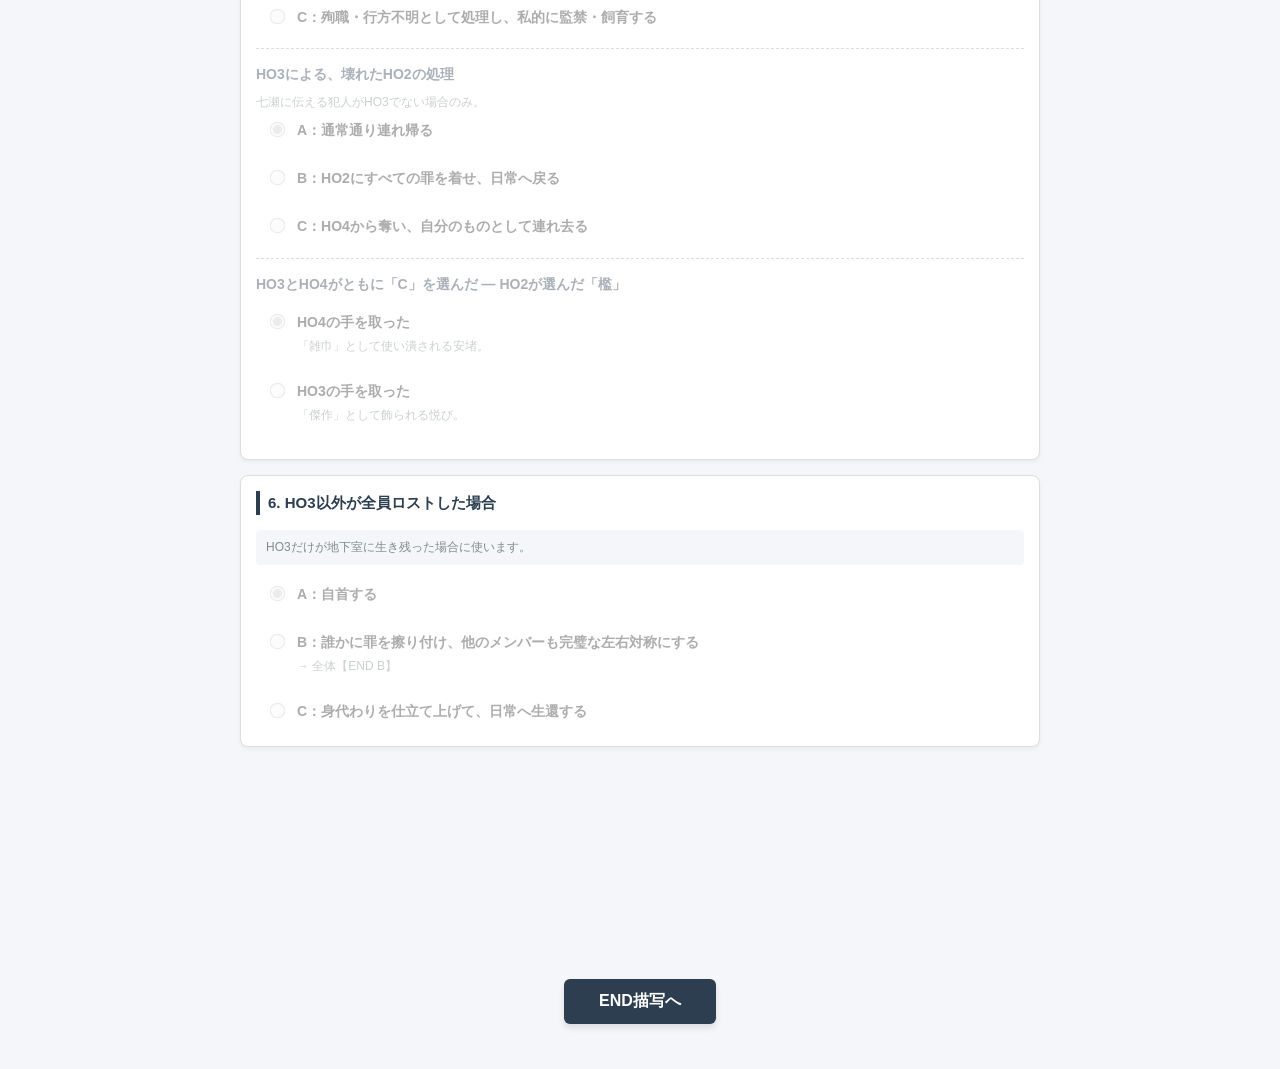
==== commit 2f9ab323: "Add files via upload" ====
--- a/detail.html
+++ b/detail.html
@@ -71,204 +71,218 @@
         <p class="subtitle">セッションの最終的な着地点を選択してください</p>
     </header>
 
+    <!-- ===================== 名前 ===================== -->
     <div class="section">
         <h2>探索者名（PC名）の登録</h2>
         <div class="name-input-grid">
             <div class="name-field">
-                <label><strong>HO1の名前</strong></label>
-                <input type="text" id="name_ho1" value="">
-            </div>
-            <div class="name-field">
-                <label><strong>HO2の名前</strong></label>
-                <input type="text" id="name_ho2" value="">
-            </div>
-            <div class="name-field">
-                <label><strong>HO3の名前</strong></label>
-                <input type="text" id="name_ho3" value="">
-            </div>
-            <div class="name-field">
-                <label><strong>HO4の名前</strong></label>
-                <input type="text" id="name_ho4" value="">
-            </div>
-        </div>
-    </div>
-
+                <label for="name_ho1"><strong>HO1（ルーク）の名前</strong></label>
+                <input type="text" id="name_ho1" value="" placeholder="HO1">
+            </div>
+            <div class="name-field">
+                <label for="name_ho2"><strong>HO2（ナイト）の名前</strong></label>
+                <input type="text" id="name_ho2" value="" placeholder="HO2">
+            </div>
+            <div class="name-field">
+                <label for="name_ho3"><strong>HO3（ビショップ）の名前</strong></label>
+                <input type="text" id="name_ho3" value="" placeholder="HO3">
+            </div>
+            <div class="name-field">
+                <label for="name_ho4"><strong>HO4（キング）の名前</strong></label>
+                <input type="text" id="name_ho4" value="" placeholder="HO4">
+            </div>
+        </div>
+    </div>
+
+    <!-- ===================== 1. 戦闘 ===================== -->
     <div class="section">
-        <h2>0. 連続猟奇殺人事件の結着（全体の結末）</h2>
-        <div class="radio-group">
-            <label>
-                <input type="radio" name="case_end" value="ho3_arrest" checked>
+        <h2>1. アブホースの落とし子との戦闘結果</h2>
+        <div class="radio-group">
+            <label>
+                <input type="radio" name="battle" value="defeat" checked>
                 <div>
-                    <strong>HO3の身柄拘束（逮捕・告発）</strong>
-                    <span class="description">真犯人がHO3であることを見抜き、司法（あるいは特捜班）の手で彼を現行犯逮捕、または拘束した。</span>
+                    <strong>撃破した</strong>
+                    <span class="description">落とし子のHPを0にした。SDカードが現れ、七瀬から電話がかかってくる（エンド分岐の確認処理へ）。途中で逃げたHOがいても、残ったメンバーで撃破したならこちら。</span>
                 </div>
             </label>
             <label>
-                <input type="radio" name="case_end" value="ho3_kill">
+                <input type="radio" name="battle" value="lose">
                 <div>
-                    <strong>HO3の抹殺（私刑・戦闘不服）</strong>
-                    <span class="description">HO3の正体を見抜いた上でその手で射殺した、あるいは戦闘によってHO3を死亡させて決着とした。</span>
+                    <strong>敗北した</strong>
+                    <span class="description">地下室に残ったメンバーが全滅した。→ 全体【END C】</span>
                 </div>
             </label>
             <label>
-                <input type="radio" name="case_end" value="scapegoat_end">
+                <input type="radio" name="battle" value="escape">
                 <div>
-                    <strong>冤罪の幕引き（工作の完遂）</strong>
-                    <span class="description">HO3の工作に騙され、あるいは自白により、無実のメンバー（HO2など）を真犯人として処理・連行した。</span>
+                    <strong>全員が逃走した</strong>
+                    <span class="description">生き残っている全員が〈DEX×5〉2回成功で地下室から逃げ出した。→ 全体【END D】</span>
                 </div>
             </label>
-            <label>
-                <input type="radio" name="case_end" value="bury_end">
-                <div>
-                    <strong>事件の隠蔽（闇への埋没）</strong>
-                    <span class="description">真相を知った上で、愛憎や絶望から事件のすべてを公にせず闇に葬ることを選択した。</span>
-                </div>
-            </label>
-        </div>
-    </div>
-
+        </div>
+    </div>
+
+    <!-- ===================== 2. 各HOの状態 ===================== -->
     <div class="section">
-        <h2>1. HO1（ルーク）の最終ステータス</h2>
-        <div class="radio-group">
-            <label>
-                <input type="radio" name="ho1_status" value="alive_justice" checked>
-                <div>
-                    <strong>正義の執行</strong>
-                    <span class="description">生存。憎しみを堪えて正義を貫いた、あるいは真犯人を見誤ったまま生き残った。</span>
-                </div>
-            </label>
-            <label>
-                <input type="radio" name="ho1_status" value="alive_revenge">
-                <div>
-                    <strong>復讐の完遂</strong>
-                    <span class="description">生存。自らの憎悪のままに、引き金を引いて復讐（または私刑による殺害）を果たした。</span>
-                </div>
-            </label>
-            <label>
-                <input type="radio" name="ho1_status" value="alive_obsess">
-                <div>
-                    <strong>執着と狂気</strong>
-                    <span class="description">生存。愛憎の果てに真犯人（HO3）を自分の手元に隠匿・監禁することを選んだ。</span>
-                </div>
-            </label>
-            <label>
-                <input type="radio" name="ho1_status" value="dead">
-                <div>
-                    <strong>ロスト</strong>
-                    <span class="description">決断を下す前に、地下での戦闘やPC間の銃撃戦によって死亡・ロストした。</span>
-                </div>
-            </label>
-        </div>
-    </div>
-
-    <div class="section">
-        <h2>2. HO2（ナイト）の最終ステータス</h2>
-        <div class="radio-group">
-            <label>
-                <input type="radio" name="ho2_status" value="confess" checked>
-                <div>
-                    <strong>過去の自白</strong>
-                    <span class="description">生存。7年前に結色の遺体を遺棄した罪を自白し、裁きを受け入れる覚悟を決めた。</span>
-                </div>
-            </label>
-            <label>
-                <input type="radio" name="ho2_status" value="blind">
-                <div>
-                    <strong>隠蔽の継続</strong>
-                    <span class="description">生存。自分の過去の罪（遺体遺棄）も、誰にもバレずに隠し通したまま生還した。</span>
-                </div>
-            </label>
-            <label>
-                <input type="radio" name="ho2_status" value="dead">
-                <div>
-                    <strong>ロスト</strong>
-                    <span class="description">決断を下す前に、地下での戦闘やPC間の銃撃戦によって死亡・ロストした。</span>
-                </div>
-            </label>
-        </div>
-    </div>
-
-    <div class="section">
-        <h2>3. HO3（ビショップ）の最終ステータス</h2>
-        <div class="radio-group">
-            <label>
-                <input type="radio" name="ho3_status" value="arrest" checked>
-                <div>
-                    <strong>身柄拘束 / 監禁</strong>
-                    <span class="description">生存。特捜班や警察組織に身柄を拘束されている、あるいは誰かの檻に閉じ込められている。</span>
-                </div>
-            </label>
-            <label>
-                <input type="radio" name="ho3_status" value="win">
-                <div>
-                    <strong>一人勝ち</strong>
-                    <span class="description">生存。他のメンバーを全員殺害・無力化、あるいは完全に欺いて何食わぬ顔で逃げ切った。</span>
-                </div>
-            </label>
-            <label>
-                <input type="radio" name="ho3_status" value="dead">
-                <div>
-                    <strong>ロスト</strong>
-                    <span class="description">戦闘で死亡した、またはPCたちに直接殺害されて冷たい骸となった。</span>
-                </div>
-            </label>
-        </div>
-    </div>
-
-    <div class="section">
-        <h2>4. HO4（キング）の最終選択</h2>
-        <div class="radio-group">
-            <label>
-                <input type="radio" name="ho4_choice" value="return" checked>
-                <div>
-                    <strong>通常生還</strong>
-                    <span class="description">[HO2]を飼育せず、そのまま地上へ帰還した。（証拠の有無で実父への反逆か現状維持へ自動分岐）</span>
-                </div>
-            </label>
-            <label>
-                <input type="radio" name="ho4_choice" value="tame_ho2">
-                <div>
-                    <strong>[HO2]の飼育・支配</strong>
-                    <span class="description">[HO2]の過去の罪（遺体遺棄）を握り、彼を自分の新たな「忠実な道具（飼い犬）」として手元に置いて管理することを選んだ。</span>
-                </div>
-            </label>
-            <label>
-                <input type="radio" name="ho4_choice" value="dead">
-                <div>
-                    <strong>ロスト</strong>
-                    <span class="description">決断を下す前に、地下での激しい死闘やPC間の対立によって死亡・ロストした。</span>
-                </div>
-            </label>
-        </div>
-    </div>
-    
-    <div class="section">
-        <h2>5. クライマックスの戦況・システムフラグ</h2>
+        <h2>2. 各HOの最終状態</h2>
+
+        <div class="sub-block">
+            <h3 class="sub-title">HO1（ルーク）</h3>
+            <div class="radio-group">
+                <label><input type="radio" name="ho1_status" value="alive" checked><div><strong>地下室で生存</strong></div></label>
+                <label><input type="radio" name="ho1_status" value="escaped"><div><strong>途中で逃走した</strong><span class="description">戦闘中に一人で逃走に成功した。</span></div></label>
+                <label><input type="radio" name="ho1_status" value="lost"><div><strong>ロスト</strong><span class="description">戦闘・PC間の銃撃戦などで死亡した。</span></div></label>
+            </div>
+            <div class="checkbox-group mt">
+                <label data-req="ho1-alive">
+                    <input type="checkbox" id="ho1_broken">
+                    <div><strong>精神が崩壊している</strong><span class="description">SAN値0、または不定の狂気に陥っている。</span></div>
+                </label>
+            </div>
+        </div>
+
+        <div class="sub-block">
+            <h3 class="sub-title">HO2（ナイト）</h3>
+            <div class="radio-group">
+                <label><input type="radio" name="ho2_status" value="alive" checked><div><strong>地下室で生存</strong></div></label>
+                <label><input type="radio" name="ho2_status" value="escaped"><div><strong>途中で逃走した</strong></div></label>
+                <label><input type="radio" name="ho2_status" value="lost"><div><strong>ロスト</strong></div></label>
+            </div>
+            <div class="checkbox-group mt">
+                <label data-req="ho2-alive">
+                    <input type="checkbox" id="ho2_broken">
+                    <div><strong>精神が崩壊している</strong><span class="description">SAN値0、または不定の狂気に陥っている。</span></div>
+                </label>
+            </div>
+        </div>
+
+        <div class="sub-block">
+            <h3 class="sub-title">HO3（ビショップ）</h3>
+            <div class="radio-group">
+                <label><input type="radio" name="ho3_status" value="alive" checked><div><strong>地下室で生存</strong><span class="description">犯人として捕まったかどうかは「3. 七瀬への報告」で判定します。</span></div></label>
+                <label><input type="radio" name="ho3_status" value="surrender"><div><strong>自首した</strong><span class="description">自ら犯人であると名乗り出た。</span></div></label>
+                <label><input type="radio" name="ho3_status" value="escaped"><div><strong>途中で逃走した</strong></div></label>
+                <label><input type="radio" name="ho3_status" value="killed"><div><strong>正体を暴かれ、HO1に殺害された</strong><span class="description">HO1が真犯人だと確信したうえで手を下した。</span></div></label>
+                <label><input type="radio" name="ho3_status" value="lost"><div><strong>ロスト（上記以外）</strong><span class="description">戦闘や、HO1以外の手による死亡。</span></div></label>
+            </div>
+        </div>
+
+        <div class="sub-block">
+            <h3 class="sub-title">HO4（キング）</h3>
+            <div class="radio-group">
+                <label><input type="radio" name="ho4_status" value="alive" checked><div><strong>地下室で生存</strong></div></label>
+                <label><input type="radio" name="ho4_status" value="escaped"><div><strong>途中で逃走した</strong></div></label>
+                <label><input type="radio" name="ho4_status" value="lost"><div><strong>ロスト</strong></div></label>
+            </div>
+        </div>
+    </div>
+
+    <!-- ===================== 3. 七瀬への報告 ===================== -->
+    <div class="section" id="sec_report">
+        <h2>3. 七瀬への報告（21時の「答え」）</h2>
+        <p class="off-note">落とし子を撃破していないため、この項目は判定に使いません。</p>
+
+        <h3 class="sub-title">犯人として報告した人物</h3>
+        <div class="radio-group">
+            <label><input type="radio" name="culprit" value="HO3" checked><div><strong>HO3（真犯人）</strong></div></label>
+            <label><input type="radio" name="culprit" value="HO1"><div><strong>HO1</strong><span class="description">HO1に罪を着せた。</span></div></label>
+            <label><input type="radio" name="culprit" value="HO2"><div><strong>HO2</strong><span class="description">HO2に罪を着せた（自ら名乗り出た場合は「4. HO2の決断」でチェック）。</span></div></label>
+            <label><input type="radio" name="culprit" value="HO4"><div><strong>HO4</strong><span class="description">HO4に罪を着せた。</span></div></label>
+            <label><input type="radio" name="culprit" value="mita"><div><strong>三田慎二／その他の第三者</strong><span class="description">PC以外に罪を擦り付けた。</span></div></label>
+            <label><input type="radio" name="culprit" value="none"><div><strong>報告しなかった／特定できなかった</strong></div></label>
+        </div>
+
+        <h3 class="sub-title mt">SDカード</h3>
         <div class="checkbox-group">
             <label>
-                <input type="checkbox" id="status_myth" checked>
-                <div>
-                    <strong>[神話生物の撃破]</strong>
-                    <span class="description">『アブホースの落とし子』のHPを0以下にして撃破した。</span>
-                </div>
-            </label>
-            <label>
-                <input type="checkbox" id="status_evidence" checked>
-                <div>
-                    <strong>[証拠の地上持ち帰り]</strong>
-                    <span class="description">結色の死蝋（胃袋）からSDカードを回収し、地上へ生還した。</span>
-                </div>
-            </label>
+                <input type="checkbox" id="sd_reported" checked>
+                <div><strong>SDカードの存在を七瀬に伝え、提出した</strong><span class="description">九条院司の告発に成功した（全体END Aの条件）。</span></div>
+            </label>
+        </div>
+    </div>
+
+    <!-- ===================== 4. HO2の決断 ===================== -->
+    <div class="section" id="sec_ho2">
+        <h2>4. HO2の決断</h2>
+        <p class="off-note">HO2が地下室にいない、または精神崩壊しているため、この項目は判定に使いません。</p>
+        <div class="radio-group">
+            <label><input type="radio" name="ho2_choice" value="A" checked><div><strong>A：{HO4}の道具として生き続ける</strong></div></label>
+            <label><input type="radio" name="ho2_choice" value="B"><div><strong>B：絶望し、死を選ぶ</strong><span class="description">ロスト扱いになります。</span></div></label>
+            <label><input type="radio" name="ho2_choice" value="C"><div><strong>C：{HO4}の道具をやめ、人間としての贖罪を選ぶ</strong></div></label>
+        </div>
+        <div class="checkbox-group mt">
+            <label>
+                <input type="checkbox" id="ho2_confess">
+                <div><strong>7年前の遺体遺棄を含む、すべての罪を自白した</strong></div>
+            </label>
+            <label>
+                <input type="checkbox" id="ho2_volunteer">
+                <div><strong>{HO3}をかばい、自ら真犯人として名乗り出た</strong><span class="description">チェックすると「犯人として報告した人物」はHO2として扱います。</span></div>
+            </label>
+        </div>
+    </div>
+
+    <!-- ===================== 5. 精神崩壊したPCの処遇 ===================== -->
+    <div class="section" id="sec_fate">
+        <h2>5. 精神崩壊したPCの処遇</h2>
+        <p class="off-note">現在、処遇を決める対象がいません（HO1またはHO2が精神崩壊したまま地下室にいる場合に使います）。</p>
+
+        <div class="sub-block" id="blk_ho4_on_ho1">
+            <h3 class="sub-title">{HO4}による、壊れた{HO1}の処理</h3>
+            <div class="radio-group">
+                <label><input type="radio" name="ho4_on_ho1" value="A" checked><div><strong>A：通常通り連れ帰る</strong></div></label>
+                <label><input type="radio" name="ho4_on_ho1" value="B"><div><strong>B：事件のすべての罪を{HO1}に着せ、社会的にも抹殺する</strong></div></label>
+                <label><input type="radio" name="ho4_on_ho1" value="C"><div><strong>C：殉職・行方不明として処理し、私的に監禁・飼育する</strong></div></label>
+            </div>
+        </div>
+
+        <div class="sub-block" id="blk_ho4_on_ho2">
+            <h3 class="sub-title">{HO4}による、壊れた{HO2}の処理</h3>
+            <div class="radio-group">
+                <label><input type="radio" name="ho4_on_ho2" value="A" checked><div><strong>A：通常通り連れ帰る</strong></div></label>
+                <label><input type="radio" name="ho4_on_ho2" value="B"><div><strong>B：今回の事件の犯人として処理する</strong></div></label>
+                <label><input type="radio" name="ho4_on_ho2" value="C"><div><strong>C：殉職・行方不明として処理し、私的に監禁・飼育する</strong></div></label>
+            </div>
+        </div>
+
+        <div class="sub-block" id="blk_ho3_on_ho2">
+            <h3 class="sub-title">{HO3}による、壊れた{HO2}の処理</h3>
+            <span class="description">七瀬に伝える犯人が{HO3}でない場合のみ。</span>
+            <div class="radio-group">
+                <label><input type="radio" name="ho3_on_ho2" value="A" checked><div><strong>A：通常通り連れ帰る</strong></div></label>
+                <label><input type="radio" name="ho3_on_ho2" value="B"><div><strong>B：{HO2}にすべての罪を着せ、日常へ戻る</strong></div></label>
+                <label><input type="radio" name="ho3_on_ho2" value="C"><div><strong>C：{HO4}から奪い、自分のものとして連れ去る</strong></div></label>
+            </div>
+        </div>
+
+        <div class="sub-block" id="blk_ho2_pick">
+            <h3 class="sub-title">{HO3}と{HO4}がともに「C」を選んだ ― {HO2}が選んだ「檻」</h3>
+            <div class="radio-group">
+                <label><input type="radio" name="ho2_pick" value="HO4" checked><div><strong>{HO4}の手を取った</strong><span class="description">「雑巾」として使い潰される安堵。</span></div></label>
+                <label><input type="radio" name="ho2_pick" value="HO3"><div><strong>{HO3}の手を取った</strong><span class="description">「傑作」として飾られる悦び。</span></div></label>
+            </div>
+        </div>
+    </div>
+
+    <!-- ===================== 6. HO3単独生存 ===================== -->
+    <div class="section" id="sec_solo">
+        <h2>6. {HO3}以外が全員ロストした場合</h2>
+        <p class="off-note">{HO3}だけが地下室に生き残った場合に使います。</p>
+        <div class="radio-group">
+            <label><input type="radio" name="ho3_solo" value="A" checked><div><strong>A：自首する</strong></div></label>
+            <label><input type="radio" name="ho3_solo" value="B"><div><strong>B：誰かに罪を擦り付け、他のメンバーも完璧な左右対称にする</strong><span class="description">→ 全体【END B】</span></div></label>
+            <label><input type="radio" name="ho3_solo" value="C"><div><strong>C：身代わりを仕立て上げて、日常へ生還する</strong></div></label>
         </div>
     </div>
 
     <div id="resultBox" class="result-area">
         <div class="result-title">現在の条件による確定ルート</div>
         <div id="resultName" class="result-name">計算中...</div>
+        <div id="resultDesc" class="result-desc"></div>
     </div>
 
     <div class="action-area">
-        <button type="button" class="submit-btn" onclick="generateStoryEnding()">END描写へ</button>
+        <button type="button" class="submit-btn" id="storyBtn">END描写へ</button>
     </div>
 
     <div id="storyArea" class="story-area">
@@ -277,6 +291,7 @@
     </div>
 </div>
 
+<script src="endings.js"></script>
 <script src="script.js"></script>
 </body>
 </html>
--- a/style.css
+++ b/style.css
@@ -1,226 +1,326 @@
-:root {
-    --bg-color: #f4f6f9;
-    --panel-bg: #ffffff;
-    --text-color: #333333;
-    --primary-color: #2c3e50;
-    --border-color: #dcdde1;
-    
-    /* 各エンドのテーマカラー */
-    --color-a: #2ecc71;
-    --color-b: #e74c3c;
-    --color-c: #7f8c8d;
-    --color-d: #d35400;
-    --color-e: #9b59b6;
-    --color-f: #f39c12;
-    --color-g: #1abc9c;
-    --color-h: #34495e;
-}
+:root {
+    --bg-color: #f4f6f9;
+    --panel-bg: #ffffff;
+    --text-color: #333333;
+    --primary-color: #2c3e50;
+    --border-color: #dcdde1;
+    
+    /* 各エンドのテーマカラー */
+    --color-a: #2ecc71;
+    --color-b: #e74c3c;
+    --color-c: #7f8c8d;
+    --color-d: #d35400;
+    --color-e: #9b59b6;
+    --color-f: #f39c12;
+    --color-g: #1abc9c;
+    --color-h: #34495e;
+}
+
+/* ボックスモデルをすべて padding 込みの計算に統一（横はみ出し防止） */
+* {
+    box-sizing: border-box;
+}
+
+body {
+    font-family: 'Helvetica Neue', Arial, 'Hiragino Kaku Gothic ProN', 'Hiragino Sans', Meiryo, sans-serif;
+    background-color: var(--bg-color);
+    color: var(--text-color);
+    line-height: 1.6;
+    margin: 0;
+    padding: 15px; /* スマホ用に余白を少し狭めて画面を広く */
+}
+
+.container {
+    max-width: 800px;
+    margin: 0 auto;
+    width: 100%;
+}
+
+header {
+    text-align: center;
+    margin-bottom: 25px;
+    padding-bottom: 10px;
+    border-bottom: 3px solid var(--primary-color);
+}
+
+h1 {
+    color: var(--primary-color);
+    font-size: 22px;
+    margin: 0 0 8px 0;
+}
+
+.subtitle {
+    font-size: 13px;
+    color: #7f8c8d;
+    margin: 0;
+}
+
+.section {
+    background: var(--panel-bg);
+    border-radius: 8px;
+    padding: 15px;
+    margin-bottom: 15px;
+    box-shadow: 0 2px 4px rgba(0,0,0,0.05);
+    border: 1px solid var(--border-color);
+}
+
+h2 {
+    font-size: 15px;
+    color: var(--primary-color);
+    margin-top: 0;
+    margin-bottom: 15px;
+    padding-left: 8px;
+    border-left: 4px solid var(--primary-color);
+}
+
+/* 【PC版】は横2列に並べる */
+.name-input-grid {
+    display: grid;
+    grid-template-columns: repeat(2, 1fr);
+    gap: 15px;
+}
+
+.name-field {
+    display: flex;
+    flex-direction: column;
+    gap: 5px;
+}
+
+.name-field label {
+    font-size: 13px;
+    padding: 0;
+}
+
+.name-field input {
+    padding: 10px;
+    border: 1px solid var(--border-color);
+    border-radius: 4px;
+    font-size: 14px;
+    width: 100%;
+    -webkit-appearance: none;
+}
+
+.radio-group, .checkbox-group {
+    display: flex;
+    flex-direction: column;
+    gap: 10px;
+}
+
+label {
+    display: flex;
+    align-items: flex-start;
+    gap: 10px;
+    cursor: pointer;
+    padding: 8px 10px;
+    border-radius: 4px;
+    transition: background-color 0.2s;
+    font-size: 14px;
+    width: 100%;
+}
+
+.radio-group label:hover,
+.checkbox-group label:hover {
+    background-color: #f0f2f5;
+}
+
+input[type="radio"], input[type="checkbox"] {
+    margin-top: 4px;
+    flex-shrink: 0;
+    transform: scale(1.2);
+    cursor: pointer;
+}
+
+.description {
+    font-size: 12px;
+    color: #7f8c8d;
+    display: block;
+    margin-top: 4px;
+    line-height: 1.4;
+}
+
+.divider {
+    border: 0;
+    border-top: 1px solid var(--border-color);
+    margin: 15px 0;
+}
+
+.result-area {
+    position: sticky;
+    bottom: 15px;
+    background: var(--primary-color);
+    color: #ffffff;
+    border-radius: 8px;
+    padding: 15px;
+    box-shadow: 0 4px 15px rgba(0,0,0,0.2);
+    margin-top: 25px;
+    transition: all 0.3s ease;
+    z-index: 1000;
+}
+
+.result-title {
+    font-size: 11px;
+    text-transform: uppercase;
+    letter-spacing: 1px;
+    margin-bottom: 4px;
+    opacity: 0.8;
+}
+
+.result-name {
+    font-size: 16px;
+    font-weight: bold;
+    margin-bottom: 8px;
+    display: flex;
+    align-items: center;
+    gap: 8px;
+    line-height: 1.3;
+}
+
+.result-desc {
+    font-size: 12px;
+    opacity: 0.9;
+    background: rgba(255,255,255,0.1);
+    padding: 10px;
+    border-radius: 6px;
+    margin: 0;
+    line-height: 1.5;
+}
+
+.story-area {
+    padding: 15px;
+    margin-top: 20px;
+}
+
+.story-text {
+    font-size: 14px;
+    line-height: 1.7;
+}
+
+.end-A { background-color: var(--color-a) !important; }
+.end-B { background-color: var(--color-b) !important; }
+.end-C { background-color: var(--color-c) !important; }
+.end-D { background-color: var(--color-d) !important; }
+.end-E { background-color: var(--color-e) !important; }
+.end-F { background-color: var(--color-f) !important; }
+.end-G { background-color: var(--color-g) !important; }
+.end-H { background-color: var(--color-h) !important; }
+
+/* ====================================================
+   スマートフォン向け（画面横幅が600px以下）の微調整
+   ==================================================== */
+@media (max-width: 600px) {
+    /* 【修正済み】displayを正しい値「grid」に直し、スマホ時は確実に縦1列にする */
+    .name-input-grid {
+        display: grid;
+        grid-template-columns: 1fr;
+        gap: 12px;
+    }
+    
+    .result-name {
+        font-size: 15px;
+    }
+    
+    .result-desc {
+        font-size: 12px;
+        padding: 8px;
+    }
+}
+/* ====================================================
+   ここから追記（判定ツール作り直し分）
+   ==================================================== */
 
-/* ボックスモデルをすべて padding 込みの計算に統一（横はみ出し防止） */
-* {
-    box-sizing: border-box;
-}
+/* セクション内の小見出し・区切り */
+.sub-block {
+    padding: 10px 0 12px;
+    border-top: 1px dashed var(--border-color);
+}
+.sub-block:first-of-type {
+    border-top: none;
+    padding-top: 0;
+}
+.sub-title {
+    font-size: 14px;
+    color: var(--primary-color);
+    margin: 4px 0 8px;
+}
+.mt { margin-top: 10px; }
 
-body {
-    font-family: 'Helvetica Neue', Arial, 'Hiragino Kaku Gothic ProN', 'Hiragino Sans', Meiryo, sans-serif;
-    background-color: var(--bg-color);
-    color: var(--text-color);
-    line-height: 1.6;
-    margin: 0;
-    padding: 15px; /* スマホ用に余白を少し狭めて画面を広く */
-}
-
-.container {
-    max-width: 800px;
-    margin: 0 auto;
-    width: 100%;
-}
-
-header {
-    text-align: center;
-    margin-bottom: 25px;
-    padding-bottom: 10px;
-    border-bottom: 3px solid var(--primary-color);
-}
-
-h1 {
-    color: var(--primary-color);
-    font-size: 22px;
-    margin: 0 0 8px 0;
-}
-
-.subtitle {
-    font-size: 13px;
-    color: #7f8c8d;
-    margin: 0;
-}
-
-.section {
-    background: var(--panel-bg);
-    border-radius: 8px;
-    padding: 15px;
-    margin-bottom: 15px;
-    box-shadow: 0 2px 4px rgba(0,0,0,0.05);
-    border: 1px solid var(--border-color);
-}
-
-h2 {
-    font-size: 15px;
-    color: var(--primary-color);
-    margin-top: 0;
-    margin-bottom: 15px;
-    padding-left: 8px;
-    border-left: 4px solid var(--primary-color);
-}
-
-/* 【PC版】は横2列に並べる */
-.name-input-grid {
-    display: grid;
-    grid-template-columns: repeat(2, 1fr);
-    gap: 15px;
-}
-
-.name-field {
-    display: flex;
-    flex-direction: column;
-    gap: 5px;
-}
-
-.name-field label {
-    font-size: 13px;
-    padding: 0;
-}
-
-.name-field input {
-    padding: 10px;
-    border: 1px solid var(--border-color);
-    border-radius: 4px;
-    font-size: 14px;
-    width: 100%;
-    -webkit-appearance: none;
-}
-
-.radio-group, .checkbox-group {
-    display: flex;
-    flex-direction: column;
-    gap: 10px;
-}
-
-label {
-    display: flex;
-    align-items: flex-start;
-    gap: 10px;
-    cursor: pointer;
-    padding: 8px 10px;
-    border-radius: 4px;
-    transition: background-color 0.2s;
-    font-size: 14px;
-    width: 100%;
-}
-
-.radio-group label:hover,
-.checkbox-group label:hover {
-    background-color: #f0f2f5;
-}
-
-input[type="radio"], input[type="checkbox"] {
-    margin-top: 4px;
-    flex-shrink: 0;
-    transform: scale(1.2);
-    cursor: pointer;
-}
-
-.description {
+/* 条件を満たさない入力欄 */
+.off-note {
+    display: none;
     font-size: 12px;
     color: #7f8c8d;
-    display: block;
-    margin-top: 4px;
-    line-height: 1.4;
-}
+    background: #f4f6f9;
+    border-radius: 4px;
+    padding: 8px 10px;
+    margin: 0 0 10px;
+}
+.section.is-off > .off-note { display: block; }
+.is-off .radio-group,
+.is-off .checkbox-group,
+.is-off .sub-title,
+.is-off > .description,
+label.is-off {
+    opacity: 0.4;
+}
+.is-off label { cursor: not-allowed; }
+.is-off .radio-group label:hover,
+.is-off .checkbox-group label:hover,
+label.is-off:hover { background-color: transparent; }
 
-.divider {
-    border: 0;
+/* 判定結果（下部固定バー） */
+.result-desc ul {
+    margin: 0;
+    padding: 0;
+    list-style: none;
+}
+.report-list li {
+    display: flex;
+    gap: 8px;
+    line-height: 1.6;
+}
+.report-ho {
+    font-weight: bold;
+    min-width: 6em;
+    overflow: hidden;
+    text-overflow: ellipsis;
+    white-space: nowrap;
+}
+.note-list {
+    margin-top: 6px !important;
+    padding-top: 6px !important;
+    border-top: 1px solid rgba(255,255,255,0.25);
+}
+.note-list li::before { content: "※ "; }
+
+/* エンディング本文 */
+.story-head {
+    font-weight: bold;
+    font-size: 18px;
+    color: var(--primary-color);
+    margin-bottom: 4px;
+}
+.story-block { margin: 18px 0; }
+.kp-note {
+    font-size: 12px;
+    color: #7f8c8d;
+    line-height: 1.5;
+}
+.ind-wrap {
+    margin: 22px 0;
+    padding: 12px 14px;
+    background: #f8f9fb;
+    border-left: 4px solid var(--border-color);
+    border-radius: 4px;
+}
+.ind-block { margin: 14px 0; }
+.ind-head {
+    font-weight: bold;
+    color: var(--primary-color);
+    margin-bottom: 2px;
+}
+.ind-text { margin-top: 8px; }
+.report-line {
+    margin-top: 24px;
+    padding-top: 10px;
     border-top: 1px solid var(--border-color);
-    margin: 15px 0;
-}
-
-.result-area {
-    position: sticky;
-    bottom: 15px;
-    background: var(--primary-color);
-    color: #ffffff;
-    border-radius: 8px;
-    padding: 15px;
-    box-shadow: 0 4px 15px rgba(0,0,0,0.2);
-    margin-top: 25px;
-    transition: all 0.3s ease;
-    z-index: 1000;
-}
-
-.result-title {
-    font-size: 11px;
-    text-transform: uppercase;
-    letter-spacing: 1px;
-    margin-bottom: 4px;
-    opacity: 0.8;
-}
-
-.result-name {
-    font-size: 16px;
-    font-weight: bold;
-    margin-bottom: 8px;
-    display: flex;
-    align-items: center;
-    gap: 8px;
-    line-height: 1.3;
-}
-
-.result-desc {
-    font-size: 12px;
-    opacity: 0.9;
-    background: rgba(255,255,255,0.1);
-    padding: 10px;
-    border-radius: 6px;
-    margin: 0;
-    line-height: 1.5;
-}
-
-.story-area {
-    padding: 15px;
-    margin-top: 20px;
-}
-
-.story-text {
-    font-size: 14px;
-    line-height: 1.7;
-}
-
-.end-A { background-color: var(--color-a) !important; }
-.end-B { background-color: var(--color-b) !important; }
-.end-C { background-color: var(--color-c) !important; }
-.end-D { background-color: var(--color-d) !important; }
-.end-E { background-color: var(--color-e) !important; }
-.end-F { background-color: var(--color-f) !important; }
-.end-G { background-color: var(--color-g) !important; }
-.end-H { background-color: var(--color-h) !important; }
-
-/* ====================================================
-   スマートフォン向け（画面横幅が600px以下）の微調整
-   ==================================================== */
-@media (max-width: 600px) {
-    /* 【修正済み】displayを正しい値「grid」に直し、スマホ時は確実に縦1列にする */
-    .name-input-grid {
-        display: grid;
-        grid-template-columns: 1fr;
-        gap: 12px;
-    }
-    
-    .result-name {
-        font-size: 15px;
-    }
-    
-    .result-desc {
-        font-size: 12px;
-        padding: 8px;
-    }
-}
+}
